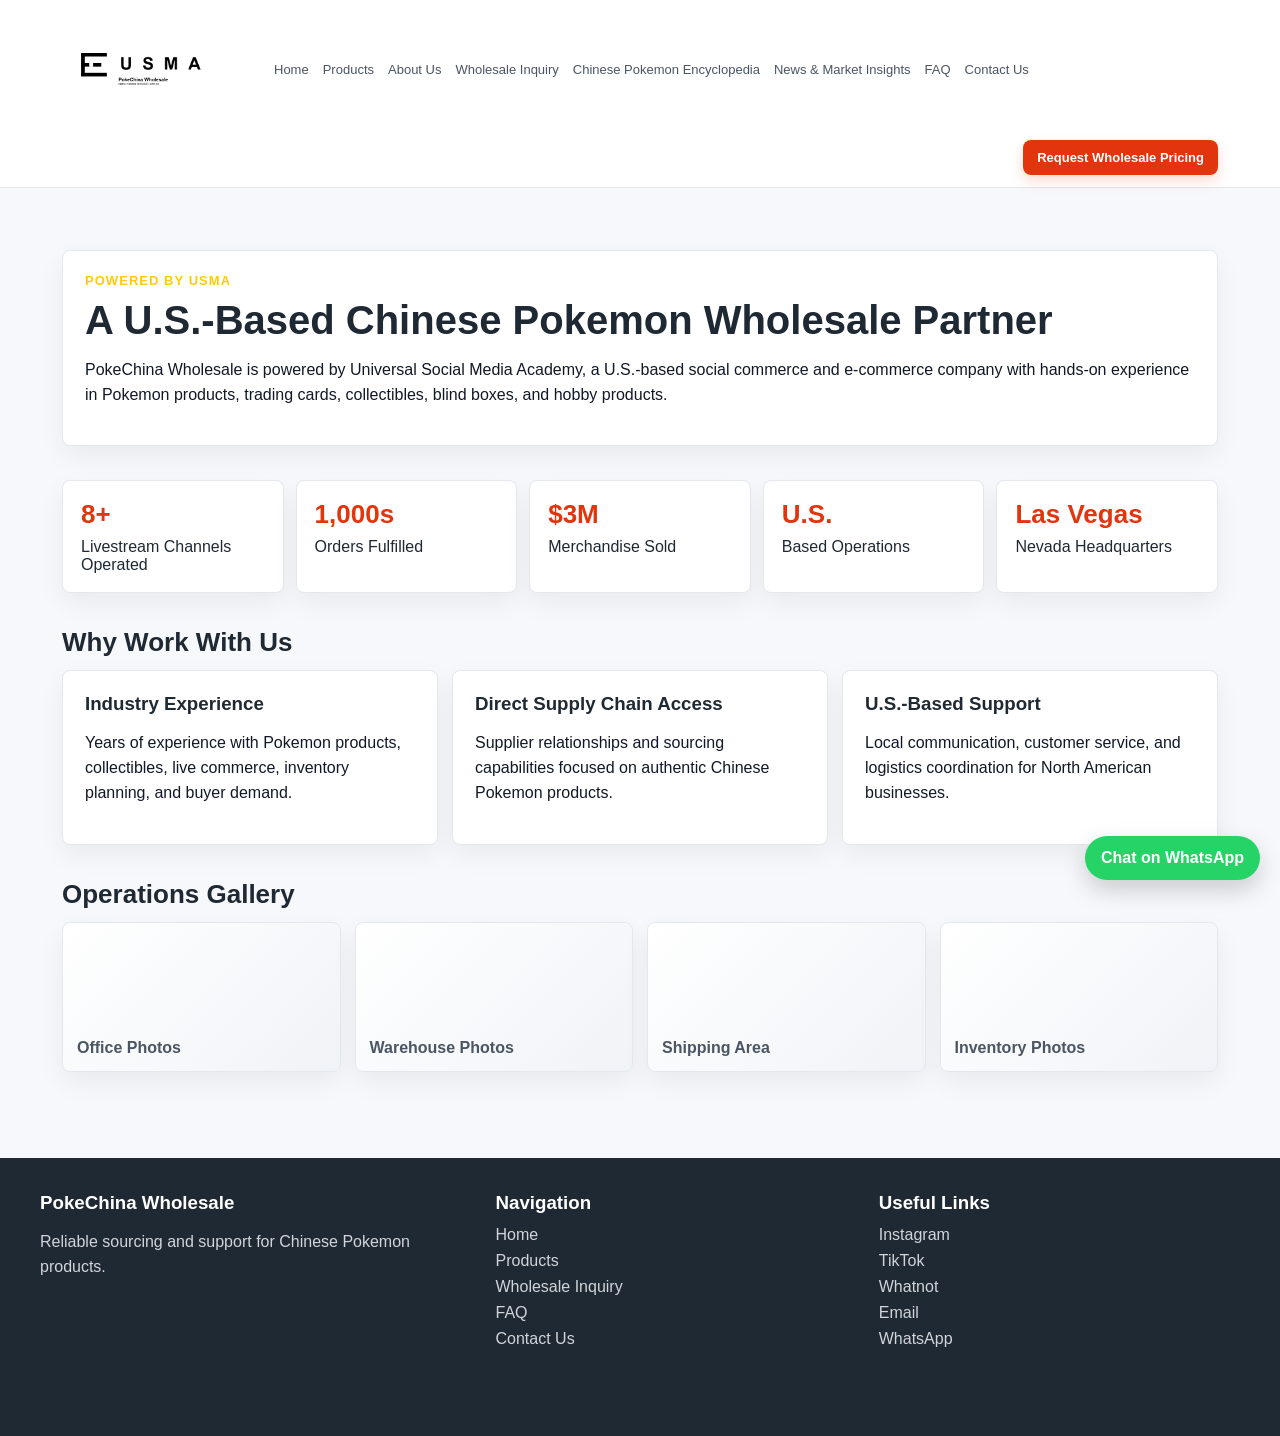
==== about.html @ 585da662 "Initial PokeChina Wholesale website" ====
<!doctype html>
<html lang="en">
<head><meta charset="utf-8"><meta name="viewport" content="width=device-width, initial-scale=1"><title>About Us | PokeChina Wholesale</title><link rel="icon" type="image/png" href="assets/icon-square-128.png">
  <link rel="stylesheet" href="site.css"></head>
<body>
<header><nav class="nav"><a class="brand" href="usma-wholesale-preview.html" aria-label="PokeChina Wholesale Home"><img src="assets/horizontal-white-bg-1200.png" alt="USMA PokeChina Wholesale"></a><a href="usma-wholesale-preview.html">Home</a><a href="products.html">Products</a><a href="about.html">About Us</a><a href="inquiry.html">Wholesale Inquiry</a><a href="encyclopedia.html">Chinese Pokemon Encyclopedia</a><a href="insights.html">News & Market Insights</a><a href="faq.html">FAQ</a><a href="contact.html">Contact Us</a><a class="cta" href="inquiry.html">Request Wholesale Pricing</a></nav></header>
<main>
  <section class="section"><div class="card"><div class="eyebrow">Powered by USMA</div><h1 style="color:#1f2933;font-size:40px">A U.S.-Based Chinese Pokemon Wholesale Partner</h1><p>PokeChina Wholesale is powered by Universal Social Media Academy, a U.S.-based social commerce and e-commerce company with hands-on experience in Pokemon products, trading cards, collectibles, blind boxes, and hobby products.</p></div></section>
  <section class="section"><div class="stats"><div class="stat"><b>8+</b>Livestream Channels Operated</div><div class="stat"><b>1,000s</b>Orders Fulfilled</div><div class="stat"><b>$3M</b>Merchandise Sold</div><div class="stat"><b>U.S.</b>Based Operations</div><div class="stat"><b>Las Vegas</b>Nevada Headquarters</div></div></section>
  <section class="section"><h2>Why Work With Us</h2><div class="grid-3"><div class="card"><h3>Industry Experience</h3><p>Years of experience with Pokemon products, collectibles, live commerce, inventory planning, and buyer demand.</p></div><div class="card"><h3>Direct Supply Chain Access</h3><p>Supplier relationships and sourcing capabilities focused on authentic Chinese Pokemon products.</p></div><div class="card"><h3>U.S.-Based Support</h3><p>Local communication, customer service, and logistics coordination for North American businesses.</p></div></div></section>
  <section class="section"><h2>Operations Gallery</h2><div class="grid-4"><div class="gallery">Office Photos</div><div class="gallery">Warehouse Photos</div><div class="gallery">Shipping Area</div><div class="gallery">Inventory Photos</div></div></section>
</main>
<footer class="footer"><div class="footer-inner"><div><h3>PokeChina Wholesale</h3><p>Reliable sourcing and support for Chinese Pokemon products.</p></div><div><h3>Navigation</h3><a href="usma-wholesale-preview.html">Home</a><a href="products.html">Products</a><a href="inquiry.html">Wholesale Inquiry</a><a href="faq.html">FAQ</a><a href="contact.html">Contact Us</a></div><div><h3>Useful Links</h3><a href="https://www.instagram.com/lasvegas_pokemon_wholesale/">Instagram</a><a href="https://www.tiktok.com/@universal.breakz?is_from_webapp=1&sender_device=pc">TikTok</a><a href="https://www.whatnot.com/s/JMnqBCi3">Whatnot</a><a href="mailto:usma.pokemon.2026@gmail.com">Email</a><a href="https://wa.me/17203170080?text=Hello%2C%20I%20am%20interested%20in%20Chinese%20Pok%C3%A9mon%20wholesale%20pricing.">WhatsApp</a></div></div></footer>
<a class="whatsapp-float" href="https://wa.me/17203170080?text=Hello%2C%20I%20am%20interested%20in%20Chinese%20Pok%C3%A9mon%20wholesale%20pricing." target="_blank" rel="noopener">Chat on WhatsApp</a>
</body></html>
---- site.css ----
:root {
  --bg: #f7f8fb;
  --surface: #fff;
  --text: #1f2933;
  --muted: #111827;
  --line: #e4e7ec;
  --red: #e3350d;
  --red-dark: #b42318;
  --yellow: #ffcb05;
  --radius: 8px;
  --shadow: 0 10px 26px rgba(16, 24, 40, .06);
}
* { box-sizing: border-box; }
html { scroll-behavior: smooth; }
body { margin: 0; font-family: Arial, Helvetica, sans-serif; color: var(--text); background: var(--bg); }
header { position: sticky; top: 0; z-index: 5; background: rgba(255,255,255,.96); border-bottom: 1px solid var(--line); backdrop-filter: blur(10px); }
.nav { max-width: 1200px; margin: 0 auto; padding: 12px 22px; display: flex; align-items: center; gap: 14px; flex-wrap: wrap; }
.brand { display: inline-flex; align-items: center; margin-right: 8px; text-decoration: none; min-width: 190px; }
.brand img { display: block; width: 190px; max-width: 42vw; height: auto; }
.nav a { color: #4b5563; text-decoration: none; font-size: 13px; white-space: nowrap; padding: 8px 0; }
.nav a:hover { color: var(--red); }
.nav .cta { margin-left: auto; background: var(--red); color: #fff; padding: 10px 14px; border-radius: var(--radius); font-weight: 800; box-shadow: 0 6px 14px rgba(227,53,13,.18); }
main { max-width: 1200px; margin: 0 auto; padding: 28px 22px 56px; }
.hero { display: grid; grid-template-columns: 1.25fr .75fr; gap: 18px; margin-bottom: 22px; }
.hero-main { min-height: 360px; border-radius: var(--radius); padding: 42px; color: #fff; background: linear-gradient(135deg, rgba(28,33,40,.93), rgba(48,54,61,.78)), linear-gradient(135deg, var(--red), #2b3037); display: flex; flex-direction: column; justify-content: center; position: relative; overflow: hidden; box-shadow: var(--shadow); }
.hero-main::after { content: ""; position: absolute; right: 34px; bottom: 28px; width: 150px; height: 150px; border-radius: 50%; background: linear-gradient(var(--red) 0 46%, #20252b 47% 53%, #fff 54%); opacity: .15; }
.eyebrow { color: var(--yellow); font-size: 13px; font-weight: 900; letter-spacing: .08em; text-transform: uppercase; }
h1 { margin: 12px 0; font-size: 48px; line-height: 1.04; letter-spacing: 0; }
h2 { margin: 0 0 12px; font-size: 26px; color: var(--text); }
h3 { margin: 0 0 8px; color: var(--text); }
p { color: var(--muted); line-height: 1.55; }
.hero-main p { max-width: 670px; color: #eef2f6; font-size: 17px; }
.actions { display: flex; gap: 10px; flex-wrap: wrap; margin-top: 8px; }
.button { display: inline-flex; align-items: center; justify-content: center; width: fit-content; min-height: 40px; padding: 10px 14px; border-radius: var(--radius); text-decoration: none; font-weight: 900; font-size: 14px; transition: transform .15s ease, background .15s ease; }
.button:hover, .nav .cta:hover, .catalog-toolbar button:hover { transform: translateY(-1px); }
.primary { background: var(--red); color: #fff; box-shadow: 0 6px 14px rgba(227,53,13,.16); }
.primary:hover { background: var(--red-dark); }
.secondary { background: #fff; color: var(--text); border: 1px solid var(--line); }
.section { margin-top: 34px; scroll-margin-top: 96px; }
.card, .product, .stat, .step, .article, .gallery, .panel { background: var(--surface); border: 1px solid var(--line); border-radius: var(--radius); box-shadow: var(--shadow); }
.card { padding: 22px; }
.trust-list { display: grid; gap: 10px; margin-top: 14px; }
.trust-item { padding: 12px; border-radius: 6px; background: #f7f8fa; border-left: 4px solid var(--red); font-weight: 800; }
.stats { display: grid; grid-template-columns: repeat(5, 1fr); gap: 12px; }
.stat { padding: 18px; min-height: 110px; }
.stat b { display: block; color: var(--red); font-size: 26px; margin-bottom: 8px; }
.grid-2 { display: grid; grid-template-columns: repeat(2, 1fr); gap: 14px; }
.grid-3 { display: grid; grid-template-columns: repeat(3, 1fr); gap: 14px; }
.grid-4 { display: grid; grid-template-columns: repeat(4, 1fr); gap: 14px; }
.product { overflow: hidden; display: flex; flex-direction: column; transition: transform .15s ease, box-shadow .15s ease; min-height: 100%; }
.product:hover { transform: translateY(-2px); box-shadow: 0 14px 30px rgba(16,24,40,.09); }
.image { height: 150px; background: linear-gradient(135deg, #eef2f6, #fff); border-bottom: 1px solid var(--line); position: relative; }
.image::after { content: ""; position: absolute; right: 16px; top: 16px; width: 48px; height: 48px; border-radius: 50%; background: linear-gradient(var(--red) 0 46%, #20252b 47% 53%, #fff 54%); opacity: .22; }
.product-image-wrap { width: 100%; aspect-ratio: 4 / 3; background: linear-gradient(135deg, #f8fafc, #eef2f6); border-bottom: 1px solid var(--line); display: flex; align-items: center; justify-content: center; padding: 14px; }
.product-image { width: 100%; height: 100%; object-fit: contain; display: block; }
.product-image-placeholder { aspect-ratio: 4 / 3; background: linear-gradient(135deg, #f8fafc, #eef2f6); border-bottom: 1px solid var(--line); display: flex; align-items: center; justify-content: center; padding: 18px; color: var(--muted); font-size: 13px; font-weight: 800; text-align: center; }
.product-body { padding: 18px; display: flex; flex-direction: column; gap: 10px; flex: 1; }
.product h3 { margin: 0; font-size: 16px; line-height: 1.3; min-height: 42px; }
.meta, .detail-list { color: var(--muted); font-size: 13px; line-height: 1.7; }
.quote { color: var(--red); font-weight: 900; margin-top: 4px; }
.badge { display: inline-flex; width: fit-content; background: #fff4ed; color: #c4320a; border: 1px solid #ffd6ae; border-radius: 999px; padding: 5px 8px; font-size: 12px; font-weight: 900; }
.detail-list { margin: 0; padding-left: 16px; }
.product-description { color: #4b5563; font-size: 13px; line-height: 1.55; margin: 0; }
.source-link { color: var(--muted); font-size: 12px; text-decoration: none; margin-top: auto; }
.source-link:hover { color: var(--red); }
.catalog-controls { background: var(--surface); border: 1px solid var(--line); border-radius: var(--radius); padding: 14px; margin: 16px 0; box-shadow: var(--shadow); }
.catalog-search-row { display: flex; align-items: center; gap: 12px; margin-bottom: 12px; }
.catalog-search { flex: 1; min-width: 220px; height: 44px; border: 1px solid var(--line); border-radius: var(--radius); padding: 0 13px; font-size: 14px; color: var(--text); }
.catalog-search:focus { outline: 2px solid rgba(227,53,13,.14); border-color: var(--red); }
.catalog-count { color: var(--muted); font-size: 13px; white-space: nowrap; }
.catalog-toolbar { display: flex; gap: 8px; align-items: center; flex-wrap: wrap; }
.catalog-toolbar button { border: 1px solid #d0d5dd; background: #fff; color: #344054; border-radius: 999px; padding: 8px 11px; font-weight: 800; cursor: pointer; font-size: 13px; transition: transform .15s ease, background .15s ease; }
.catalog-toolbar button.active { background: var(--red); border-color: var(--red); color: #fff; }
.catalog-grid { display: grid; grid-template-columns: repeat(3, 1fr); gap: 16px; }
.step { padding: 18px; min-height: 120px; }
.step b { display: inline-flex; align-items: center; justify-content: center; width: 30px; height: 30px; background: var(--red); color: #fff; border-radius: 50%; margin-bottom: 10px; }
.article { padding: 18px; min-height: 132px; }
.gallery { min-height: 150px; padding: 14px; background: linear-gradient(135deg, #fff, #f0f3f7); display: flex; align-items: end; font-weight: 800; color: #4b5563; }
.faq { display: grid; gap: 10px; }
.faq div { background: #fff; border: 1px solid var(--line); border-radius: var(--radius); padding: 16px; font-weight: 800; }
.footer { background: #1f2933; color: #e5e7eb; margin-top: 30px; padding: 34px 22px 80px; }
.footer-inner { max-width: 1200px; margin: 0 auto; display: grid; grid-template-columns: 1.2fr 1fr 1fr; gap: 22px; }
.footer h3 { color: #fff; margin: 0 0 12px; }
.footer p { color: #d1d5db; }
.footer a { color: #d1d5db; display: block; text-decoration: none; margin: 8px 0; }
.whatsapp-float { position: fixed; right: 20px; bottom: 20px; z-index: 10; background: #25d366; color: #fff; text-decoration: none; padding: 13px 16px; border-radius: 999px; font-weight: 900; box-shadow: 0 10px 24px rgba(0,0,0,.18); }
@media (max-width: 900px) {
  .nav .cta { margin-left: 0; }
  .hero, .grid-2, .grid-3, .grid-4, .stats, .catalog-grid { grid-template-columns: 1fr; }
  .footer-inner { grid-template-columns: 1fr; }
  .catalog-search-row { align-items: stretch; flex-direction: column; }
  .catalog-count { white-space: normal; }
  h1 { font-size: 34px; }
  .hero-main { min-height: 300px; padding: 28px; }
  .whatsapp-float { left: 16px; right: 16px; text-align: center; }
}
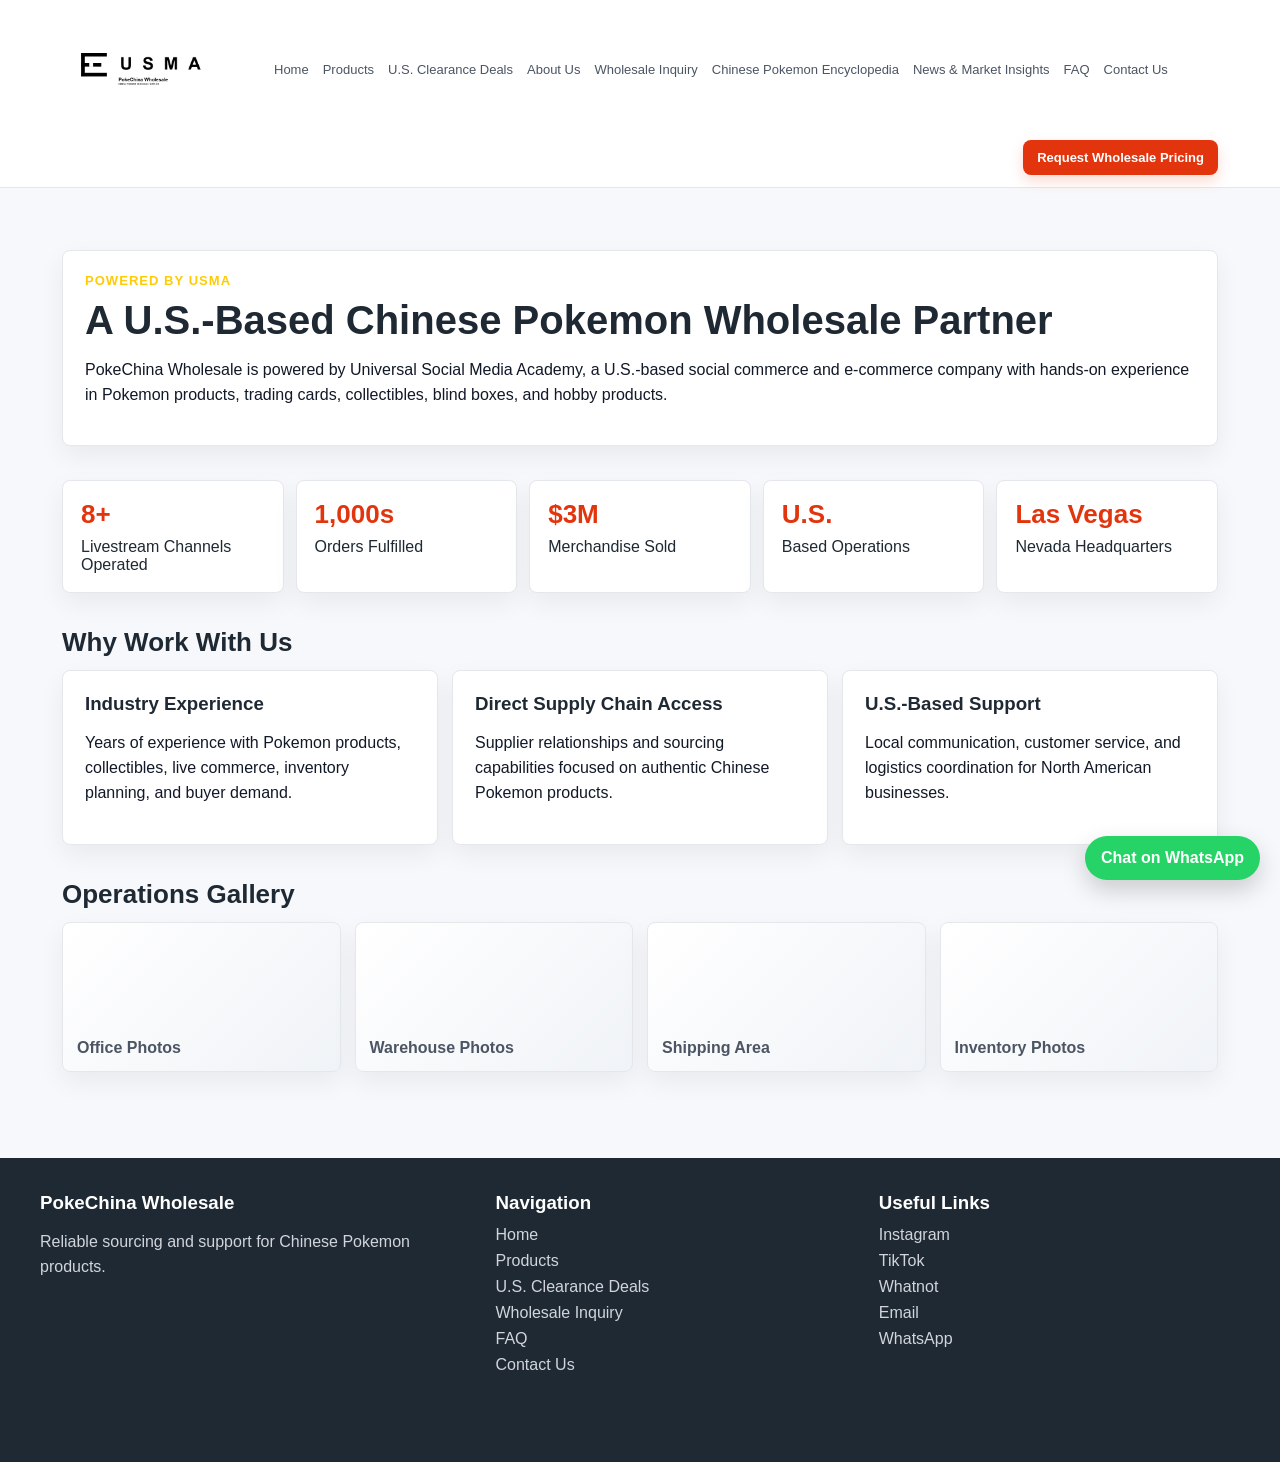
==== commit dc3c837a: "Add files via upload" ====
--- a/about.html
+++ b/about.html
@@ -1,15 +1,32 @@
 <!doctype html>
 <html lang="en">
-<head><meta charset="utf-8"><meta name="viewport" content="width=device-width, initial-scale=1"><title>About Us | PokeChina Wholesale</title><link rel="icon" type="image/png" href="assets/icon-square-128.png">
-  <link rel="stylesheet" href="site.css"></head>
+<head>
+  <meta charset="utf-8">
+  <meta name="viewport" content="width=device-width, initial-scale=1">
+  <title>About PokeChina Wholesale | Powered by USMA</title>
+  <meta name="description" content="Learn about PokeChina Wholesale, a USMA-powered Chinese Pokemon wholesale partner with live commerce, collectibles, and sourcing experience.">
+  <link rel="canonical" href="https://www.pokechinawholesale.com/about.html">
+  <meta property="og:type" content="website">
+  <meta property="og:title" content="About PokeChina Wholesale | Powered by USMA">
+  <meta property="og:description" content="Learn about PokeChina Wholesale, a USMA-powered Chinese Pokemon wholesale partner with live commerce, collectibles, and sourcing experience.">
+  <meta property="og:url" content="https://www.pokechinawholesale.com/about.html">
+  <meta property="og:image" content="https://www.pokechinawholesale.com/assets/horizontal-white-bg-1200.png">
+  <meta name="twitter:card" content="summary_large_image">
+  <meta name="twitter:title" content="About PokeChina Wholesale | Powered by USMA">
+  <meta name="twitter:description" content="Learn about PokeChina Wholesale, a USMA-powered Chinese Pokemon wholesale partner with live commerce, collectibles, and sourcing experience.">
+  <link rel="icon" type="image/png" href="assets/icon-square-128.png">
+  <link rel="stylesheet" href="site.css">
+  <script type="application/ld+json">[{"@context":"https://schema.org","@type":"Organization","name":"PokeChina Wholesale","url":"https://www.pokechinawholesale.com","logo":"https://www.pokechinawholesale.com/assets/horizontal-white-bg-1200.png","email":"usma.pokemon.2026@gmail.com","sameAs":["https://www.instagram.com/lasvegas_pokemon_wholesale/","https://www.tiktok.com/@universal.breakz?is_from_webapp=1&sender_device=pc","https://www.whatnot.com/s/JMnqBCi3"]}]</script>
+  <script defer src="analytics.js"></script>
+</head>
 <body>
-<header><nav class="nav"><a class="brand" href="usma-wholesale-preview.html" aria-label="PokeChina Wholesale Home"><img src="assets/horizontal-white-bg-1200.png" alt="USMA PokeChina Wholesale"></a><a href="usma-wholesale-preview.html">Home</a><a href="products.html">Products</a><a href="about.html">About Us</a><a href="inquiry.html">Wholesale Inquiry</a><a href="encyclopedia.html">Chinese Pokemon Encyclopedia</a><a href="insights.html">News & Market Insights</a><a href="faq.html">FAQ</a><a href="contact.html">Contact Us</a><a class="cta" href="inquiry.html">Request Wholesale Pricing</a></nav></header>
+<header><nav class="nav"><a class="brand" href="index.html" aria-label="PokeChina Wholesale Home"><img src="assets/horizontal-white-bg-1200.png" alt="USMA PokeChina Wholesale"></a><a href="index.html">Home</a><a href="products.html">Products</a><a href="deals.html">U.S. Clearance Deals</a><a href="about.html">About Us</a><a href="inquiry.html">Wholesale Inquiry</a><a href="encyclopedia.html">Chinese Pokemon Encyclopedia</a><a href="insights.html">News & Market Insights</a><a href="faq.html">FAQ</a><a href="contact.html">Contact Us</a><a class="cta" href="inquiry.html">Request Wholesale Pricing</a></nav></header>
 <main>
   <section class="section"><div class="card"><div class="eyebrow">Powered by USMA</div><h1 style="color:#1f2933;font-size:40px">A U.S.-Based Chinese Pokemon Wholesale Partner</h1><p>PokeChina Wholesale is powered by Universal Social Media Academy, a U.S.-based social commerce and e-commerce company with hands-on experience in Pokemon products, trading cards, collectibles, blind boxes, and hobby products.</p></div></section>
   <section class="section"><div class="stats"><div class="stat"><b>8+</b>Livestream Channels Operated</div><div class="stat"><b>1,000s</b>Orders Fulfilled</div><div class="stat"><b>$3M</b>Merchandise Sold</div><div class="stat"><b>U.S.</b>Based Operations</div><div class="stat"><b>Las Vegas</b>Nevada Headquarters</div></div></section>
   <section class="section"><h2>Why Work With Us</h2><div class="grid-3"><div class="card"><h3>Industry Experience</h3><p>Years of experience with Pokemon products, collectibles, live commerce, inventory planning, and buyer demand.</p></div><div class="card"><h3>Direct Supply Chain Access</h3><p>Supplier relationships and sourcing capabilities focused on authentic Chinese Pokemon products.</p></div><div class="card"><h3>U.S.-Based Support</h3><p>Local communication, customer service, and logistics coordination for North American businesses.</p></div></div></section>
   <section class="section"><h2>Operations Gallery</h2><div class="grid-4"><div class="gallery">Office Photos</div><div class="gallery">Warehouse Photos</div><div class="gallery">Shipping Area</div><div class="gallery">Inventory Photos</div></div></section>
 </main>
-<footer class="footer"><div class="footer-inner"><div><h3>PokeChina Wholesale</h3><p>Reliable sourcing and support for Chinese Pokemon products.</p></div><div><h3>Navigation</h3><a href="usma-wholesale-preview.html">Home</a><a href="products.html">Products</a><a href="inquiry.html">Wholesale Inquiry</a><a href="faq.html">FAQ</a><a href="contact.html">Contact Us</a></div><div><h3>Useful Links</h3><a href="https://www.instagram.com/lasvegas_pokemon_wholesale/">Instagram</a><a href="https://www.tiktok.com/@universal.breakz?is_from_webapp=1&sender_device=pc">TikTok</a><a href="https://www.whatnot.com/s/JMnqBCi3">Whatnot</a><a href="mailto:usma.pokemon.2026@gmail.com">Email</a><a href="https://wa.me/17203170080?text=Hello%2C%20I%20am%20interested%20in%20Chinese%20Pok%C3%A9mon%20wholesale%20pricing.">WhatsApp</a></div></div></footer>
+<footer class="footer"><div class="footer-inner"><div><h3>PokeChina Wholesale</h3><p>Reliable sourcing and support for Chinese Pokemon products.</p></div><div><h3>Navigation</h3><a href="index.html">Home</a><a href="products.html">Products</a><a href="deals.html">U.S. Clearance Deals</a><a href="inquiry.html">Wholesale Inquiry</a><a href="faq.html">FAQ</a><a href="contact.html">Contact Us</a></div><div><h3>Useful Links</h3><a href="https://www.instagram.com/lasvegas_pokemon_wholesale/">Instagram</a><a href="https://www.tiktok.com/@universal.breakz?is_from_webapp=1&sender_device=pc">TikTok</a><a href="https://www.whatnot.com/s/JMnqBCi3">Whatnot</a><a href="mailto:usma.pokemon.2026@gmail.com">Email</a><a href="https://wa.me/17203170080?text=Hello%2C%20I%20am%20interested%20in%20Chinese%20Pok%C3%A9mon%20wholesale%20pricing.">WhatsApp</a></div></div></footer>
 <a class="whatsapp-float" href="https://wa.me/17203170080?text=Hello%2C%20I%20am%20interested%20in%20Chinese%20Pok%C3%A9mon%20wholesale%20pricing." target="_blank" rel="noopener">Chat on WhatsApp</a>
 </body></html>
--- a/site.css
+++ b/site.css
@@ -76,6 +76,11 @@
 .step b { display: inline-flex; align-items: center; justify-content: center; width: 30px; height: 30px; background: var(--red); color: #fff; border-radius: 50%; margin-bottom: 10px; }
 .article { padding: 18px; min-height: 132px; }
 .gallery { min-height: 150px; padding: 14px; background: linear-gradient(135deg, #fff, #f0f3f7); display: flex; align-items: end; font-weight: 800; color: #4b5563; }
+.clearance-hero { display: grid; grid-template-columns: 1.4fr .6fr; gap: 18px; align-items: stretch; }
+.deal-note { border: 1px solid #ffd6ae; border-radius: var(--radius); background: #fff7ed; padding: 18px; display: flex; flex-direction: column; justify-content: center; }
+.deal-note b { color: #c4320a; font-size: 18px; }
+.deal-note p { margin-bottom: 0; }
+.deal-card .detail-list strong { color: var(--text); }
 .faq { display: grid; gap: 10px; }
 .faq div { background: #fff; border: 1px solid var(--line); border-radius: var(--radius); padding: 16px; font-weight: 800; }
 .footer { background: #1f2933; color: #e5e7eb; margin-top: 30px; padding: 34px 22px 80px; }
@@ -86,7 +91,7 @@
 .whatsapp-float { position: fixed; right: 20px; bottom: 20px; z-index: 10; background: #25d366; color: #fff; text-decoration: none; padding: 13px 16px; border-radius: 999px; font-weight: 900; box-shadow: 0 10px 24px rgba(0,0,0,.18); }
 @media (max-width: 900px) {
   .nav .cta { margin-left: 0; }
-  .hero, .grid-2, .grid-3, .grid-4, .stats, .catalog-grid { grid-template-columns: 1fr; }
+  .hero, .grid-2, .grid-3, .grid-4, .stats, .catalog-grid, .clearance-hero { grid-template-columns: 1fr; }
   .footer-inner { grid-template-columns: 1fr; }
   .catalog-search-row { align-items: stretch; flex-direction: column; }
   .catalog-count { white-space: normal; }
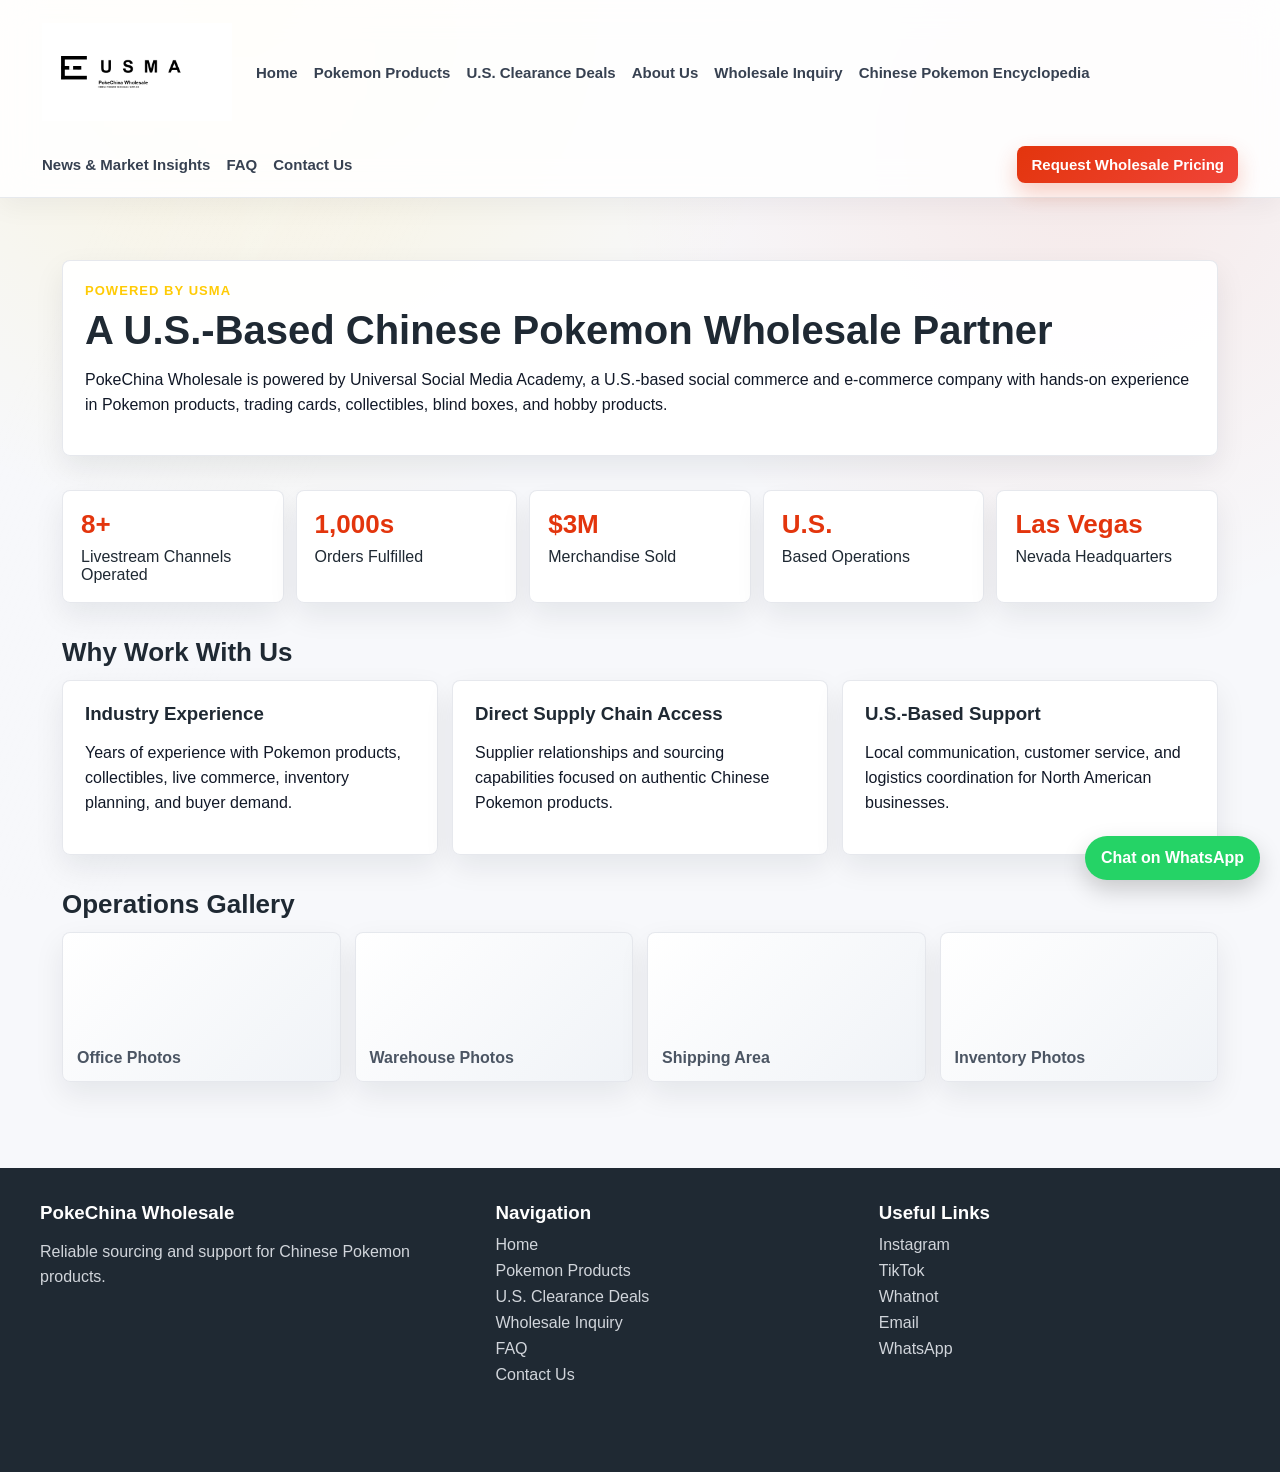
==== commit 6ca7cf6c: "Add files via upload" ====
--- a/about.html
+++ b/about.html
@@ -20,13 +20,13 @@
   <script defer src="analytics.js"></script>
 </head>
 <body>
-<header><nav class="nav"><a class="brand" href="index.html" aria-label="PokeChina Wholesale Home"><img src="assets/horizontal-white-bg-1200.png" alt="USMA PokeChina Wholesale"></a><a href="index.html">Home</a><a href="products.html">Products</a><a href="deals.html">U.S. Clearance Deals</a><a href="about.html">About Us</a><a href="inquiry.html">Wholesale Inquiry</a><a href="encyclopedia.html">Chinese Pokemon Encyclopedia</a><a href="insights.html">News & Market Insights</a><a href="faq.html">FAQ</a><a href="contact.html">Contact Us</a><a class="cta" href="inquiry.html">Request Wholesale Pricing</a></nav></header>
-<main>
+<header><nav class="nav"><a class="brand" href="index.html" aria-label="PokeChina Wholesale Home"><img src="assets/horizontal-white-bg-1200.png" alt="USMA PokeChina Wholesale"></a><a href="index.html">Home</a><a href="products.html">Pokemon Products</a><a href="deals.html">U.S. Clearance Deals</a><a href="about.html">About Us</a><a href="inquiry.html">Wholesale Inquiry</a><a href="encyclopedia.html">Chinese Pokemon Encyclopedia</a><a href="insights.html">News & Market Insights</a><a href="faq.html">FAQ</a><a href="contact.html">Contact Us</a><a class="cta" href="inquiry.html">Request Wholesale Pricing</a></nav></header>
+<main class="page-shell">
   <section class="section"><div class="card"><div class="eyebrow">Powered by USMA</div><h1 style="color:#1f2933;font-size:40px">A U.S.-Based Chinese Pokemon Wholesale Partner</h1><p>PokeChina Wholesale is powered by Universal Social Media Academy, a U.S.-based social commerce and e-commerce company with hands-on experience in Pokemon products, trading cards, collectibles, blind boxes, and hobby products.</p></div></section>
   <section class="section"><div class="stats"><div class="stat"><b>8+</b>Livestream Channels Operated</div><div class="stat"><b>1,000s</b>Orders Fulfilled</div><div class="stat"><b>$3M</b>Merchandise Sold</div><div class="stat"><b>U.S.</b>Based Operations</div><div class="stat"><b>Las Vegas</b>Nevada Headquarters</div></div></section>
   <section class="section"><h2>Why Work With Us</h2><div class="grid-3"><div class="card"><h3>Industry Experience</h3><p>Years of experience with Pokemon products, collectibles, live commerce, inventory planning, and buyer demand.</p></div><div class="card"><h3>Direct Supply Chain Access</h3><p>Supplier relationships and sourcing capabilities focused on authentic Chinese Pokemon products.</p></div><div class="card"><h3>U.S.-Based Support</h3><p>Local communication, customer service, and logistics coordination for North American businesses.</p></div></div></section>
   <section class="section"><h2>Operations Gallery</h2><div class="grid-4"><div class="gallery">Office Photos</div><div class="gallery">Warehouse Photos</div><div class="gallery">Shipping Area</div><div class="gallery">Inventory Photos</div></div></section>
 </main>
-<footer class="footer"><div class="footer-inner"><div><h3>PokeChina Wholesale</h3><p>Reliable sourcing and support for Chinese Pokemon products.</p></div><div><h3>Navigation</h3><a href="index.html">Home</a><a href="products.html">Products</a><a href="deals.html">U.S. Clearance Deals</a><a href="inquiry.html">Wholesale Inquiry</a><a href="faq.html">FAQ</a><a href="contact.html">Contact Us</a></div><div><h3>Useful Links</h3><a href="https://www.instagram.com/lasvegas_pokemon_wholesale/">Instagram</a><a href="https://www.tiktok.com/@universal.breakz?is_from_webapp=1&sender_device=pc">TikTok</a><a href="https://www.whatnot.com/s/JMnqBCi3">Whatnot</a><a href="mailto:usma.pokemon.2026@gmail.com">Email</a><a href="https://wa.me/17203170080?text=Hello%2C%20I%20am%20interested%20in%20Chinese%20Pok%C3%A9mon%20wholesale%20pricing.">WhatsApp</a></div></div></footer>
+<footer class="footer"><div class="footer-inner"><div><h3>PokeChina Wholesale</h3><p>Reliable sourcing and support for Chinese Pokemon products.</p></div><div><h3>Navigation</h3><a href="index.html">Home</a><a href="products.html">Pokemon Products</a><a href="deals.html">U.S. Clearance Deals</a><a href="inquiry.html">Wholesale Inquiry</a><a href="faq.html">FAQ</a><a href="contact.html">Contact Us</a></div><div><h3>Useful Links</h3><a href="https://www.instagram.com/lasvegas_pokemon_wholesale/">Instagram</a><a href="https://www.tiktok.com/@universal.breakz?is_from_webapp=1&sender_device=pc">TikTok</a><a href="https://www.whatnot.com/s/JMnqBCi3">Whatnot</a><a href="mailto:usma.pokemon.2026@gmail.com">Email</a><a href="https://wa.me/17203170080?text=Hello%2C%20I%20am%20interested%20in%20Chinese%20Pok%C3%A9mon%20wholesale%20pricing.">WhatsApp</a></div></div></footer>
 <a class="whatsapp-float" href="https://wa.me/17203170080?text=Hello%2C%20I%20am%20interested%20in%20Chinese%20Pok%C3%A9mon%20wholesale%20pricing." target="_blank" rel="noopener">Chat on WhatsApp</a>
 </body></html>
--- a/site.css
+++ b/site.css
@@ -8,22 +8,28 @@
   --red-dark: #b42318;
   --yellow: #ffcb05;
   --radius: 8px;
-  --shadow: 0 10px 26px rgba(16, 24, 40, .06);
+  --shadow: 0 12px 30px rgba(16, 24, 40, .08);
+  --shadow-lift: 0 22px 46px rgba(16, 24, 40, .14);
 }
 * { box-sizing: border-box; }
 html { scroll-behavior: smooth; }
-body { margin: 0; font-family: Arial, Helvetica, sans-serif; color: var(--text); background: var(--bg); }
-header { position: sticky; top: 0; z-index: 5; background: rgba(255,255,255,.96); border-bottom: 1px solid var(--line); backdrop-filter: blur(10px); }
-.nav { max-width: 1200px; margin: 0 auto; padding: 12px 22px; display: flex; align-items: center; gap: 14px; flex-wrap: wrap; }
+body { margin: 0; font-family: Arial, Helvetica, sans-serif; color: var(--text); background: radial-gradient(circle at 20% 0%, rgba(255,203,5,.13), transparent 30%), radial-gradient(circle at 85% 10%, rgba(227,53,13,.08), transparent 28%), var(--bg); }
+body::before { content: ""; position: fixed; inset: 0; pointer-events: none; background: linear-gradient(115deg, transparent 0 38%, rgba(255,255,255,.35) 48%, transparent 58%); opacity: .28; transform: translateX(-35%); animation: ambientSweep 10s ease-in-out infinite; z-index: -1; }
+header { position: sticky; top: 0; z-index: 5; background: rgba(255,255,255,.88); border-bottom: 1px solid rgba(228,231,236,.9); backdrop-filter: blur(16px); box-shadow: 0 8px 26px rgba(16,24,40,.05); }
+.nav { max-width: 1240px; margin: 0 auto; padding: 14px 22px; display: flex; align-items: center; gap: 16px; flex-wrap: wrap; }
 .brand { display: inline-flex; align-items: center; margin-right: 8px; text-decoration: none; min-width: 190px; }
 .brand img { display: block; width: 190px; max-width: 42vw; height: auto; }
-.nav a { color: #4b5563; text-decoration: none; font-size: 13px; white-space: nowrap; padding: 8px 0; }
-.nav a:hover { color: var(--red); }
-.nav .cta { margin-left: auto; background: var(--red); color: #fff; padding: 10px 14px; border-radius: var(--radius); font-weight: 800; box-shadow: 0 6px 14px rgba(227,53,13,.18); }
-main { max-width: 1200px; margin: 0 auto; padding: 28px 22px 56px; }
+.nav a { color: #374151; text-decoration: none; font-size: 15px; font-weight: 700; white-space: nowrap; padding: 9px 0; position: relative; transition: color .2s ease, transform .2s ease; }
+.nav a::after { content: ""; position: absolute; left: 0; right: 0; bottom: 3px; height: 2px; background: var(--red); transform: scaleX(0); transform-origin: left; transition: transform .22s ease; }
+.nav a:hover { color: var(--red); transform: translateY(-1px); }
+.nav a:hover::after { transform: scaleX(1); }
+.nav .cta { margin-left: auto; background: linear-gradient(135deg, var(--red), #f04438); color: #fff; padding: 10px 14px; border-radius: var(--radius); font-weight: 800; box-shadow: 0 10px 22px rgba(227,53,13,.24); }
+main { max-width: 1200px; margin: 0 auto; padding: 28px 22px 56px; animation: pageIn .46s ease both; }
+.page-shell { animation: pageIn .46s ease both; }
 .hero { display: grid; grid-template-columns: 1.25fr .75fr; gap: 18px; margin-bottom: 22px; }
 .hero-main { min-height: 360px; border-radius: var(--radius); padding: 42px; color: #fff; background: linear-gradient(135deg, rgba(28,33,40,.93), rgba(48,54,61,.78)), linear-gradient(135deg, var(--red), #2b3037); display: flex; flex-direction: column; justify-content: center; position: relative; overflow: hidden; box-shadow: var(--shadow); }
 .hero-main::after { content: ""; position: absolute; right: 34px; bottom: 28px; width: 150px; height: 150px; border-radius: 50%; background: linear-gradient(var(--red) 0 46%, #20252b 47% 53%, #fff 54%); opacity: .15; }
+.hero-main::before, .clearance-hero::before { content: ""; position: absolute; inset: -80px auto auto -120px; width: 260px; height: 260px; border-radius: 50%; background: radial-gradient(circle, rgba(255,203,5,.28), transparent 64%); filter: blur(2px); animation: softPulse 6s ease-in-out infinite; }
 .eyebrow { color: var(--yellow); font-size: 13px; font-weight: 900; letter-spacing: .08em; text-transform: uppercase; }
 h1 { margin: 12px 0; font-size: 48px; line-height: 1.04; letter-spacing: 0; }
 h2 { margin: 0 0 12px; font-size: 26px; color: var(--text); }
@@ -31,14 +37,15 @@
 p { color: var(--muted); line-height: 1.55; }
 .hero-main p { max-width: 670px; color: #eef2f6; font-size: 17px; }
 .actions { display: flex; gap: 10px; flex-wrap: wrap; margin-top: 8px; }
-.button { display: inline-flex; align-items: center; justify-content: center; width: fit-content; min-height: 40px; padding: 10px 14px; border-radius: var(--radius); text-decoration: none; font-weight: 900; font-size: 14px; transition: transform .15s ease, background .15s ease; }
-.button:hover, .nav .cta:hover, .catalog-toolbar button:hover { transform: translateY(-1px); }
+.button { display: inline-flex; align-items: center; justify-content: center; width: fit-content; min-height: 40px; padding: 10px 14px; border-radius: var(--radius); text-decoration: none; font-weight: 900; font-size: 14px; transition: transform .2s ease, background .2s ease, box-shadow .2s ease; }
+.button:hover, .nav .cta:hover, .catalog-toolbar button:hover { transform: translateY(-2px); }
 .primary { background: var(--red); color: #fff; box-shadow: 0 6px 14px rgba(227,53,13,.16); }
 .primary:hover { background: var(--red-dark); }
 .secondary { background: #fff; color: var(--text); border: 1px solid var(--line); }
 .section { margin-top: 34px; scroll-margin-top: 96px; }
-.card, .product, .stat, .step, .article, .gallery, .panel { background: var(--surface); border: 1px solid var(--line); border-radius: var(--radius); box-shadow: var(--shadow); }
+.card, .product, .stat, .step, .article, .gallery, .panel { background: rgba(255,255,255,.94); border: 1px solid rgba(228,231,236,.92); border-radius: var(--radius); box-shadow: var(--shadow); transition: transform .22s ease, box-shadow .22s ease, border-color .22s ease; }
 .card { padding: 22px; }
+.card:hover, .stat:hover, .step:hover, .article:hover, .gallery:hover, .panel:hover { transform: translateY(-3px); box-shadow: var(--shadow-lift); border-color: rgba(227,53,13,.18); }
 .trust-list { display: grid; gap: 10px; margin-top: 14px; }
 .trust-item { padding: 12px; border-radius: 6px; background: #f7f8fa; border-left: 4px solid var(--red); font-weight: 800; }
 .stats { display: grid; grid-template-columns: repeat(5, 1fr); gap: 12px; }
@@ -47,13 +54,13 @@
 .grid-2 { display: grid; grid-template-columns: repeat(2, 1fr); gap: 14px; }
 .grid-3 { display: grid; grid-template-columns: repeat(3, 1fr); gap: 14px; }
 .grid-4 { display: grid; grid-template-columns: repeat(4, 1fr); gap: 14px; }
-.product { overflow: hidden; display: flex; flex-direction: column; transition: transform .15s ease, box-shadow .15s ease; min-height: 100%; }
-.product:hover { transform: translateY(-2px); box-shadow: 0 14px 30px rgba(16,24,40,.09); }
+.product { overflow: hidden; display: flex; flex-direction: column; transition: transform .22s ease, box-shadow .22s ease, border-color .22s ease; min-height: 100%; animation: cardIn .42s ease both; }
+.product:hover { transform: translateY(-5px); box-shadow: var(--shadow-lift); border-color: rgba(227,53,13,.2); }
 .image { height: 150px; background: linear-gradient(135deg, #eef2f6, #fff); border-bottom: 1px solid var(--line); position: relative; }
 .image::after { content: ""; position: absolute; right: 16px; top: 16px; width: 48px; height: 48px; border-radius: 50%; background: linear-gradient(var(--red) 0 46%, #20252b 47% 53%, #fff 54%); opacity: .22; }
 .product-image-wrap { width: 100%; aspect-ratio: 4 / 3; background: linear-gradient(135deg, #f8fafc, #eef2f6); border-bottom: 1px solid var(--line); display: flex; align-items: center; justify-content: center; padding: 14px; }
 .product-image { width: 100%; height: 100%; object-fit: contain; display: block; }
-.product-image-placeholder { aspect-ratio: 4 / 3; background: linear-gradient(135deg, #f8fafc, #eef2f6); border-bottom: 1px solid var(--line); display: flex; align-items: center; justify-content: center; padding: 18px; color: var(--muted); font-size: 13px; font-weight: 800; text-align: center; }
+.product-image-placeholder { aspect-ratio: 4 / 3; background: linear-gradient(110deg, #f8fafc 0%, #eef2f6 36%, #ffffff 48%, #eef2f6 60%, #f8fafc 100%); background-size: 220% 100%; border-bottom: 1px solid var(--line); display: flex; align-items: center; justify-content: center; padding: 18px; color: var(--muted); font-size: 13px; font-weight: 800; text-align: center; animation: shimmer 3s ease-in-out infinite; }
 .product-body { padding: 18px; display: flex; flex-direction: column; gap: 10px; flex: 1; }
 .product h3 { margin: 0; font-size: 16px; line-height: 1.3; min-height: 42px; }
 .meta, .detail-list { color: var(--muted); font-size: 13px; line-height: 1.7; }
@@ -76,11 +83,13 @@
 .step b { display: inline-flex; align-items: center; justify-content: center; width: 30px; height: 30px; background: var(--red); color: #fff; border-radius: 50%; margin-bottom: 10px; }
 .article { padding: 18px; min-height: 132px; }
 .gallery { min-height: 150px; padding: 14px; background: linear-gradient(135deg, #fff, #f0f3f7); display: flex; align-items: end; font-weight: 800; color: #4b5563; }
-.clearance-hero { display: grid; grid-template-columns: 1.4fr .6fr; gap: 18px; align-items: stretch; }
+.clearance-hero { display: grid; grid-template-columns: 1.4fr .6fr; gap: 18px; align-items: stretch; position: relative; overflow: hidden; }
 .deal-note { border: 1px solid #ffd6ae; border-radius: var(--radius); background: #fff7ed; padding: 18px; display: flex; flex-direction: column; justify-content: center; }
 .deal-note b { color: #c4320a; font-size: 18px; }
 .deal-note p { margin-bottom: 0; }
 .deal-card .detail-list strong { color: var(--text); }
+.deal-live-pill { display: inline-flex; align-items: center; gap: 8px; width: fit-content; margin-bottom: 12px; padding: 7px 10px; border-radius: 999px; background: #fff7ed; color: #c4320a; border: 1px solid #ffd6ae; font-size: 12px; font-weight: 900; text-transform: uppercase; letter-spacing: .06em; }
+.deal-live-pill::before { content: ""; width: 8px; height: 8px; border-radius: 50%; background: var(--red); box-shadow: 0 0 0 0 rgba(227,53,13,.45); animation: livePulse 1.6s ease-out infinite; }
 .faq { display: grid; gap: 10px; }
 .faq div { background: #fff; border: 1px solid var(--line); border-radius: var(--radius); padding: 16px; font-weight: 800; }
 .footer { background: #1f2933; color: #e5e7eb; margin-top: 30px; padding: 34px 22px 80px; }
@@ -89,6 +98,34 @@
 .footer p { color: #d1d5db; }
 .footer a { color: #d1d5db; display: block; text-decoration: none; margin: 8px 0; }
 .whatsapp-float { position: fixed; right: 20px; bottom: 20px; z-index: 10; background: #25d366; color: #fff; text-decoration: none; padding: 13px 16px; border-radius: 999px; font-weight: 900; box-shadow: 0 10px 24px rgba(0,0,0,.18); }
+@keyframes pageIn {
+  from { opacity: 0; transform: translateY(12px); }
+  to { opacity: 1; transform: translateY(0); }
+}
+@keyframes cardIn {
+  from { opacity: 0; transform: translateY(10px); }
+  to { opacity: 1; transform: translateY(0); }
+}
+@keyframes shimmer {
+  0% { background-position: 180% 0; }
+  100% { background-position: -40% 0; }
+}
+@keyframes softPulse {
+  0%, 100% { opacity: .55; transform: scale(1); }
+  50% { opacity: .9; transform: scale(1.08); }
+}
+@keyframes ambientSweep {
+  0%, 100% { transform: translateX(-42%); }
+  50% { transform: translateX(18%); }
+}
+@keyframes livePulse {
+  0% { box-shadow: 0 0 0 0 rgba(227,53,13,.45); }
+  70% { box-shadow: 0 0 0 8px rgba(227,53,13,0); }
+  100% { box-shadow: 0 0 0 0 rgba(227,53,13,0); }
+}
+@media (prefers-reduced-motion: reduce) {
+  *, *::before, *::after { animation-duration: .01ms !important; animation-iteration-count: 1 !important; scroll-behavior: auto !important; transition-duration: .01ms !important; }
+}
 @media (max-width: 900px) {
   .nav .cta { margin-left: 0; }
   .hero, .grid-2, .grid-3, .grid-4, .stats, .catalog-grid, .clearance-hero { grid-template-columns: 1fr; }
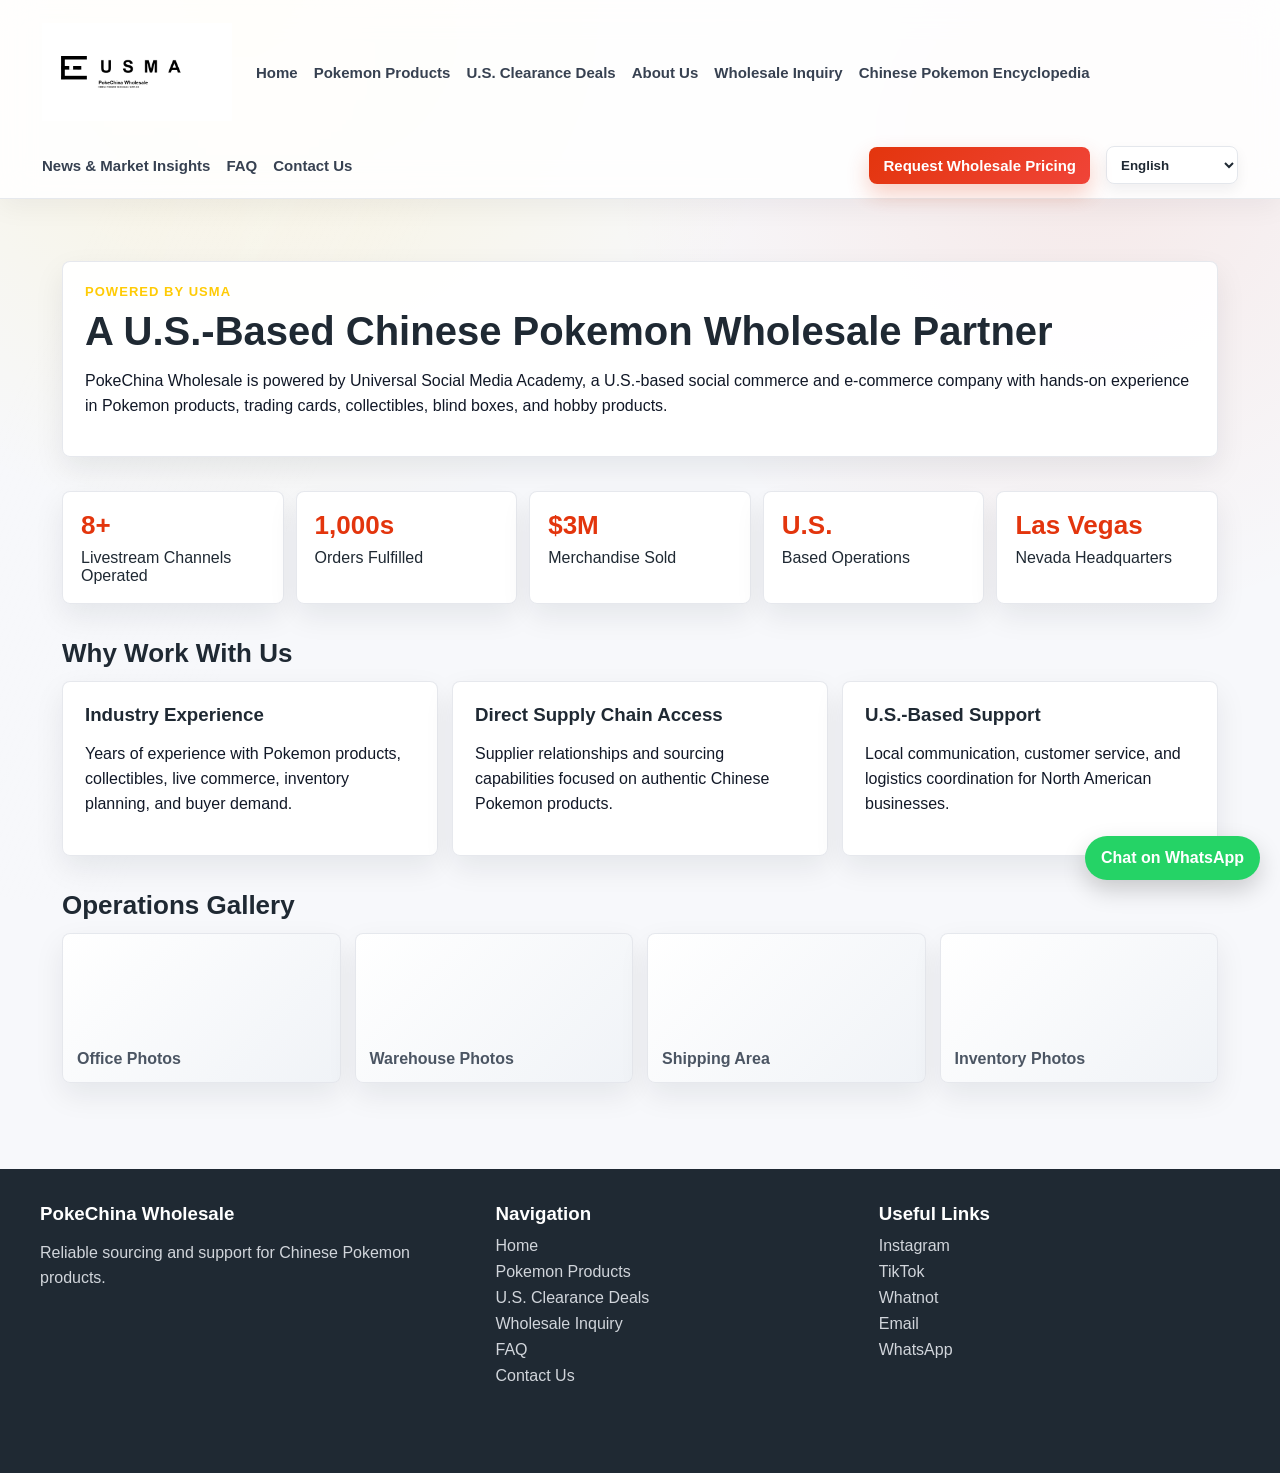
==== commit 2bcf8aae: "Add files via upload" ====
--- a/about.html
+++ b/about.html
@@ -18,15 +18,16 @@
   <link rel="stylesheet" href="site.css">
   <script type="application/ld+json">[{"@context":"https://schema.org","@type":"Organization","name":"PokeChina Wholesale","url":"https://www.pokechinawholesale.com","logo":"https://www.pokechinawholesale.com/assets/horizontal-white-bg-1200.png","email":"usma.pokemon.2026@gmail.com","sameAs":["https://www.instagram.com/lasvegas_pokemon_wholesale/","https://www.tiktok.com/@universal.breakz?is_from_webapp=1&sender_device=pc","https://www.whatnot.com/s/JMnqBCi3"]}]</script>
   <script defer src="analytics.js"></script>
+  <script src="i18n.js"></script>
 </head>
 <body>
-<header><nav class="nav"><a class="brand" href="index.html" aria-label="PokeChina Wholesale Home"><img src="assets/horizontal-white-bg-1200.png" alt="USMA PokeChina Wholesale"></a><a href="index.html">Home</a><a href="products.html">Pokemon Products</a><a href="deals.html">U.S. Clearance Deals</a><a href="about.html">About Us</a><a href="inquiry.html">Wholesale Inquiry</a><a href="encyclopedia.html">Chinese Pokemon Encyclopedia</a><a href="insights.html">News & Market Insights</a><a href="faq.html">FAQ</a><a href="contact.html">Contact Us</a><a class="cta" href="inquiry.html">Request Wholesale Pricing</a></nav></header>
+<header><nav class="nav"><a class="brand" href="index.html" aria-label="PokeChina Wholesale Home"><img src="assets/horizontal-white-bg-1200.png" alt="USMA PokeChina Wholesale"></a><a href="index.html" data-i18n="home">Home</a><a href="products.html" data-i18n="pokemonProducts">Pokemon Products</a><a href="deals.html" data-i18n="clearanceDeals">U.S. Clearance Deals</a><a href="about.html" data-i18n="aboutUs">About Us</a><a href="inquiry.html" data-i18n="wholesaleInquiry">Wholesale Inquiry</a><a href="encyclopedia.html" data-i18n="encyclopedia">Chinese Pokemon Encyclopedia</a><a href="insights.html" data-i18n="insights">News & Market Insights</a><a href="faq.html" data-i18n="faq">FAQ</a><a href="contact.html" data-i18n="contactUs">Contact Us</a><a class="cta" href="inquiry.html" data-i18n="requestPricing">Request Wholesale Pricing</a><select class="language-select" aria-label="Language"><option value="en">English</option><option value="zh">&#20013;&#25991;</option><option value="es">Espa&ntilde;ol</option><option value="fr">Fran&ccedil;ais</option><option value="ja">&#26085;&#26412;&#35486;</option></select></nav></header>
 <main class="page-shell">
-  <section class="section"><div class="card"><div class="eyebrow">Powered by USMA</div><h1 style="color:#1f2933;font-size:40px">A U.S.-Based Chinese Pokemon Wholesale Partner</h1><p>PokeChina Wholesale is powered by Universal Social Media Academy, a U.S.-based social commerce and e-commerce company with hands-on experience in Pokemon products, trading cards, collectibles, blind boxes, and hobby products.</p></div></section>
+  <section class="section"><div class="card"><div class="eyebrow" data-i18n="aboutEyebrow">Powered by USMA</div><h1 style="color:#1f2933;font-size:40px" data-i18n="aboutTitle">A U.S.-Based Chinese Pokemon Wholesale Partner</h1><p data-i18n="aboutBody">PokeChina Wholesale is powered by Universal Social Media Academy, a U.S.-based social commerce and e-commerce company with hands-on experience in Pokemon products, trading cards, collectibles, blind boxes, and hobby products.</p></div></section>
   <section class="section"><div class="stats"><div class="stat"><b>8+</b>Livestream Channels Operated</div><div class="stat"><b>1,000s</b>Orders Fulfilled</div><div class="stat"><b>$3M</b>Merchandise Sold</div><div class="stat"><b>U.S.</b>Based Operations</div><div class="stat"><b>Las Vegas</b>Nevada Headquarters</div></div></section>
-  <section class="section"><h2>Why Work With Us</h2><div class="grid-3"><div class="card"><h3>Industry Experience</h3><p>Years of experience with Pokemon products, collectibles, live commerce, inventory planning, and buyer demand.</p></div><div class="card"><h3>Direct Supply Chain Access</h3><p>Supplier relationships and sourcing capabilities focused on authentic Chinese Pokemon products.</p></div><div class="card"><h3>U.S.-Based Support</h3><p>Local communication, customer service, and logistics coordination for North American businesses.</p></div></div></section>
-  <section class="section"><h2>Operations Gallery</h2><div class="grid-4"><div class="gallery">Office Photos</div><div class="gallery">Warehouse Photos</div><div class="gallery">Shipping Area</div><div class="gallery">Inventory Photos</div></div></section>
+  <section class="section"><h2 data-i18n="whyWork">Why Work With Us</h2><div class="grid-3"><div class="card"><h3 data-i18n="industryExperience">Industry Experience</h3><p data-i18n="industryExperienceBody">Years of experience with Pokemon products, collectibles, live commerce, inventory planning, and buyer demand.</p></div><div class="card"><h3 data-i18n="directSupply">Direct Supply Chain Access</h3><p data-i18n="directSupplyBody">Supplier relationships and sourcing capabilities focused on authentic Chinese Pokemon products.</p></div><div class="card"><h3 data-i18n="usBasedSupportTitle">U.S.-Based Support</h3><p data-i18n="usBasedSupportBody">Local communication, customer service, and logistics coordination for North American businesses.</p></div></div></section>
+  <section class="section"><h2 data-i18n="operationsGallery">Operations Gallery</h2><div class="grid-4"><div class="gallery" data-i18n="officePhotos">Office Photos</div><div class="gallery" data-i18n="warehousePhotos">Warehouse Photos</div><div class="gallery" data-i18n="shippingArea">Shipping Area</div><div class="gallery" data-i18n="inventoryPhotos">Inventory Photos</div></div></section>
 </main>
-<footer class="footer"><div class="footer-inner"><div><h3>PokeChina Wholesale</h3><p>Reliable sourcing and support for Chinese Pokemon products.</p></div><div><h3>Navigation</h3><a href="index.html">Home</a><a href="products.html">Pokemon Products</a><a href="deals.html">U.S. Clearance Deals</a><a href="inquiry.html">Wholesale Inquiry</a><a href="faq.html">FAQ</a><a href="contact.html">Contact Us</a></div><div><h3>Useful Links</h3><a href="https://www.instagram.com/lasvegas_pokemon_wholesale/">Instagram</a><a href="https://www.tiktok.com/@universal.breakz?is_from_webapp=1&sender_device=pc">TikTok</a><a href="https://www.whatnot.com/s/JMnqBCi3">Whatnot</a><a href="mailto:usma.pokemon.2026@gmail.com">Email</a><a href="https://wa.me/17203170080?text=Hello%2C%20I%20am%20interested%20in%20Chinese%20Pok%C3%A9mon%20wholesale%20pricing.">WhatsApp</a></div></div></footer>
-<a class="whatsapp-float" href="https://wa.me/17203170080?text=Hello%2C%20I%20am%20interested%20in%20Chinese%20Pok%C3%A9mon%20wholesale%20pricing." target="_blank" rel="noopener">Chat on WhatsApp</a>
+<footer class="footer"><div class="footer-inner"><div><h3>PokeChina Wholesale</h3><p>Reliable sourcing and support for Chinese Pokemon products.</p></div><div><h3 data-i18n="navigation">Navigation</h3><a href="index.html" data-i18n="home">Home</a><a href="products.html" data-i18n="pokemonProducts">Pokemon Products</a><a href="deals.html" data-i18n="clearanceDeals">U.S. Clearance Deals</a><a href="inquiry.html" data-i18n="wholesaleInquiry">Wholesale Inquiry</a><a href="faq.html" data-i18n="faq">FAQ</a><a href="contact.html" data-i18n="contactUs">Contact Us</a></div><div><h3 data-i18n="usefulLinks">Useful Links</h3><a href="https://www.instagram.com/lasvegas_pokemon_wholesale/">Instagram</a><a href="https://www.tiktok.com/@universal.breakz?is_from_webapp=1&sender_device=pc">TikTok</a><a href="https://www.whatnot.com/s/JMnqBCi3">Whatnot</a><a href="mailto:usma.pokemon.2026@gmail.com">Email</a><a href="https://wa.me/17203170080?text=Hello%2C%20I%20am%20interested%20in%20Chinese%20Pok%C3%A9mon%20wholesale%20pricing.">WhatsApp</a></div></div></footer>
+<a class="whatsapp-float" href="https://wa.me/17203170080?text=Hello%2C%20I%20am%20interested%20in%20Chinese%20Pok%C3%A9mon%20wholesale%20pricing." target="_blank" rel="noopener" data-i18n="chatWhatsApp">Chat on WhatsApp</a>
 </body></html>
--- a/site.css
+++ b/site.css
@@ -24,6 +24,8 @@
 .nav a:hover { color: var(--red); transform: translateY(-1px); }
 .nav a:hover::after { transform: scaleX(1); }
 .nav .cta { margin-left: auto; background: linear-gradient(135deg, var(--red), #f04438); color: #fff; padding: 10px 14px; border-radius: var(--radius); font-weight: 800; box-shadow: 0 10px 22px rgba(227,53,13,.24); }
+.language-select { border: 1px solid var(--line); border-radius: var(--radius); background: #fff; color: var(--text); min-width: 132px; min-height: 38px; padding: 0 10px; font-weight: 800; cursor: pointer; box-shadow: 0 6px 14px rgba(16,24,40,.06); }
+.language-select:focus { outline: 2px solid rgba(227,53,13,.16); border-color: var(--red); }
 main { max-width: 1200px; margin: 0 auto; padding: 28px 22px 56px; animation: pageIn .46s ease both; }
 .page-shell { animation: pageIn .46s ease both; }
 .hero { display: grid; grid-template-columns: 1.25fr .75fr; gap: 18px; margin-bottom: 22px; }
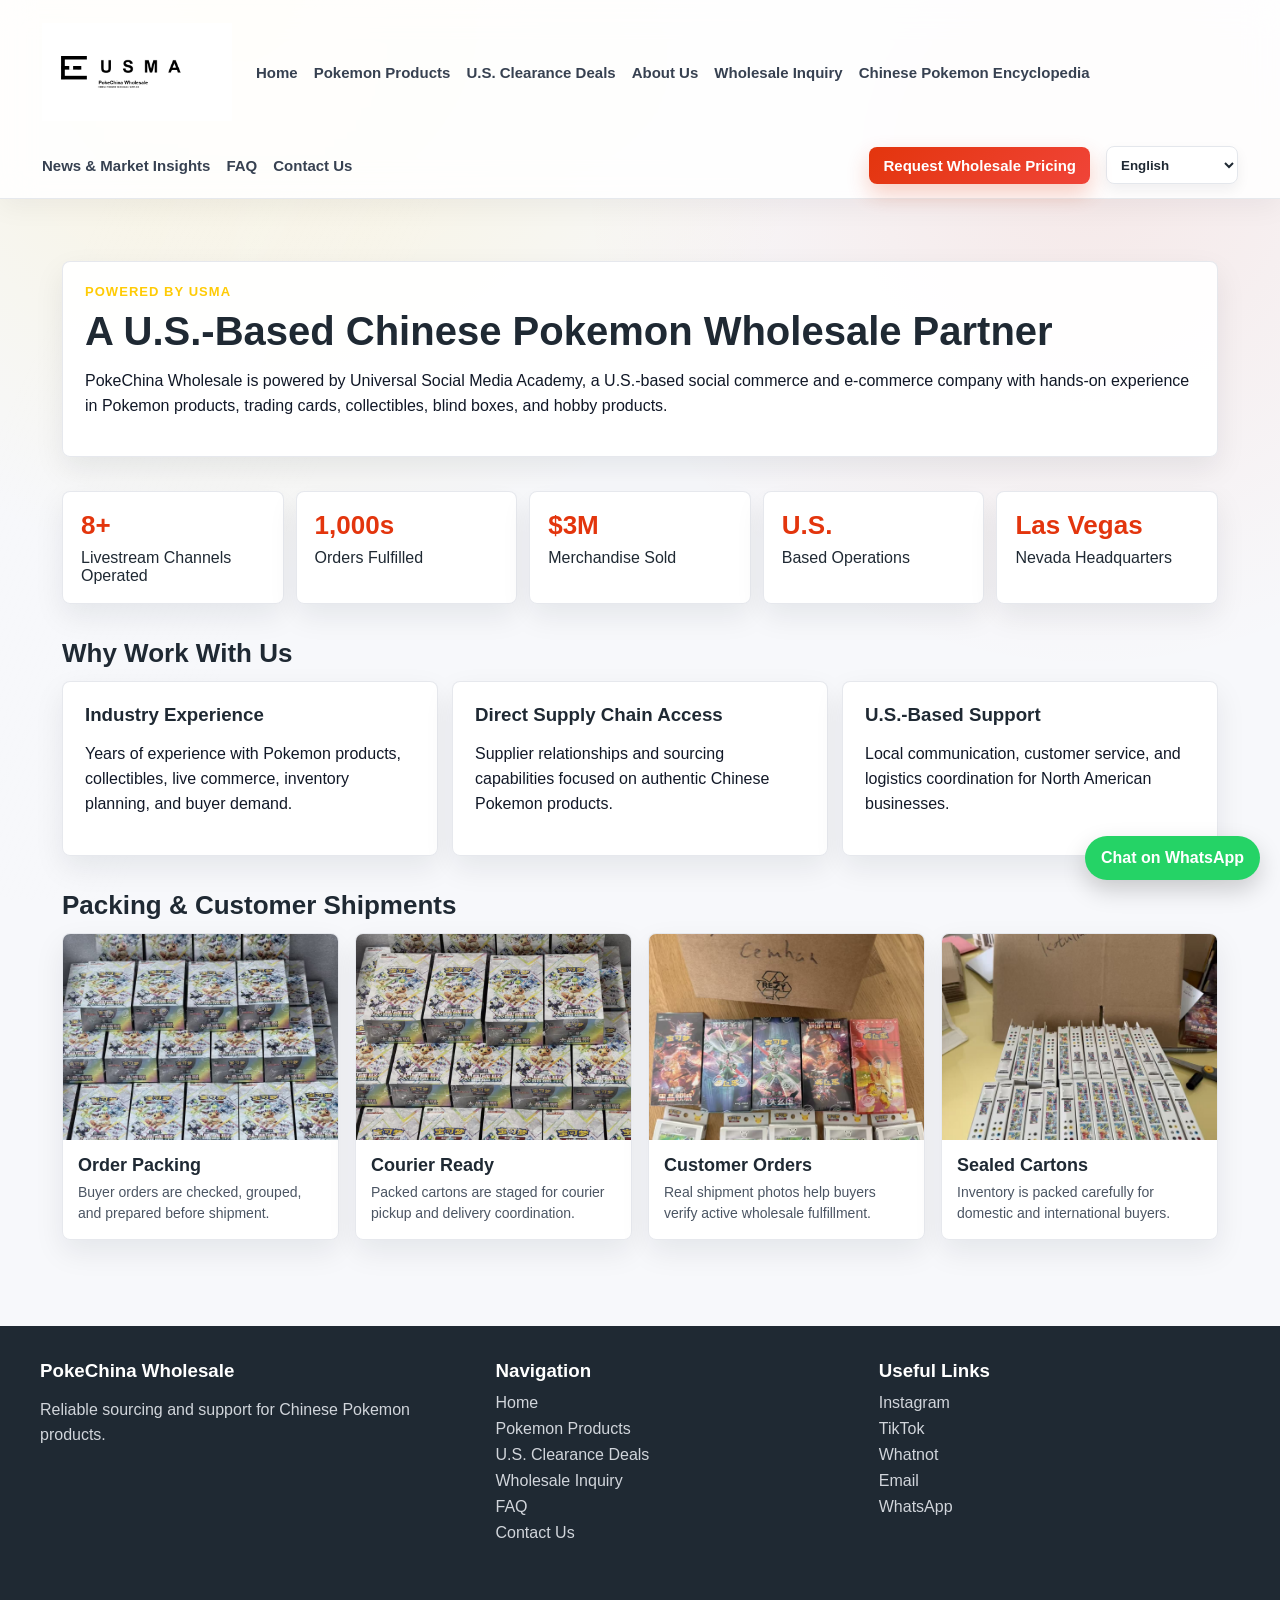
==== commit 8a32a941: "Add files via upload" ====
--- a/about.html
+++ b/about.html
@@ -26,7 +26,7 @@
   <section class="section"><div class="card"><div class="eyebrow" data-i18n="aboutEyebrow">Powered by USMA</div><h1 style="color:#1f2933;font-size:40px" data-i18n="aboutTitle">A U.S.-Based Chinese Pokemon Wholesale Partner</h1><p data-i18n="aboutBody">PokeChina Wholesale is powered by Universal Social Media Academy, a U.S.-based social commerce and e-commerce company with hands-on experience in Pokemon products, trading cards, collectibles, blind boxes, and hobby products.</p></div></section>
   <section class="section"><div class="stats"><div class="stat"><b>8+</b>Livestream Channels Operated</div><div class="stat"><b>1,000s</b>Orders Fulfilled</div><div class="stat"><b>$3M</b>Merchandise Sold</div><div class="stat"><b>U.S.</b>Based Operations</div><div class="stat"><b>Las Vegas</b>Nevada Headquarters</div></div></section>
   <section class="section"><h2 data-i18n="whyWork">Why Work With Us</h2><div class="grid-3"><div class="card"><h3 data-i18n="industryExperience">Industry Experience</h3><p data-i18n="industryExperienceBody">Years of experience with Pokemon products, collectibles, live commerce, inventory planning, and buyer demand.</p></div><div class="card"><h3 data-i18n="directSupply">Direct Supply Chain Access</h3><p data-i18n="directSupplyBody">Supplier relationships and sourcing capabilities focused on authentic Chinese Pokemon products.</p></div><div class="card"><h3 data-i18n="usBasedSupportTitle">U.S.-Based Support</h3><p data-i18n="usBasedSupportBody">Local communication, customer service, and logistics coordination for North American businesses.</p></div></div></section>
-  <section class="section"><h2 data-i18n="operationsGallery">Operations Gallery</h2><div class="grid-4"><div class="gallery" data-i18n="officePhotos">Office Photos</div><div class="gallery" data-i18n="warehousePhotos">Warehouse Photos</div><div class="gallery" data-i18n="shippingArea">Shipping Area</div><div class="gallery" data-i18n="inventoryPhotos">Inventory Photos</div></div></section>
+  <section class="section"><h2 data-i18n="operationsGallery">Packing & Customer Shipments</h2><div class="fulfillment-gallery"><article class="fulfillment-card"><img src="assets/shipments/shipment-web-01.jpg" alt="Wholesale Pokemon order packing photo"><div><h3 data-i18n="officePhotos">Order Packing</h3><p>Buyer orders are checked, grouped, and prepared before shipment.</p></div></article><article class="fulfillment-card"><img src="assets/shipments/shipment-web-02.jpg" alt="Customer shipment prepared for courier pickup"><div><h3 data-i18n="warehousePhotos">Courier Ready</h3><p>Packed cartons are staged for courier pickup and delivery coordination.</p></div></article><article class="fulfillment-card"><img src="assets/shipments/shipment-web-03.jpg" alt="Customer wholesale order ready to ship"><div><h3 data-i18n="shippingArea">Customer Orders</h3><p>Real shipment photos help buyers verify active wholesale fulfillment.</p></div></article><article class="fulfillment-card"><img src="assets/shipments/shipment-web-04.jpg" alt="Sealed wholesale cartons ready for dispatch"><div><h3 data-i18n="inventoryPhotos">Sealed Cartons</h3><p>Inventory is packed carefully for domestic and international buyers.</p></div></article></div></section>
 </main>
 <footer class="footer"><div class="footer-inner"><div><h3>PokeChina Wholesale</h3><p>Reliable sourcing and support for Chinese Pokemon products.</p></div><div><h3 data-i18n="navigation">Navigation</h3><a href="index.html" data-i18n="home">Home</a><a href="products.html" data-i18n="pokemonProducts">Pokemon Products</a><a href="deals.html" data-i18n="clearanceDeals">U.S. Clearance Deals</a><a href="inquiry.html" data-i18n="wholesaleInquiry">Wholesale Inquiry</a><a href="faq.html" data-i18n="faq">FAQ</a><a href="contact.html" data-i18n="contactUs">Contact Us</a></div><div><h3 data-i18n="usefulLinks">Useful Links</h3><a href="https://www.instagram.com/lasvegas_pokemon_wholesale/">Instagram</a><a href="https://www.tiktok.com/@universal.breakz?is_from_webapp=1&sender_device=pc">TikTok</a><a href="https://www.whatnot.com/s/JMnqBCi3">Whatnot</a><a href="mailto:usma.pokemon.2026@gmail.com">Email</a><a href="https://wa.me/17203170080?text=Hello%2C%20I%20am%20interested%20in%20Chinese%20Pok%C3%A9mon%20wholesale%20pricing.">WhatsApp</a></div></div></footer>
 <a class="whatsapp-float" href="https://wa.me/17203170080?text=Hello%2C%20I%20am%20interested%20in%20Chinese%20Pok%C3%A9mon%20wholesale%20pricing." target="_blank" rel="noopener" data-i18n="chatWhatsApp">Chat on WhatsApp</a>
--- a/site.css
+++ b/site.css
@@ -63,6 +63,11 @@
 .product-image-wrap { width: 100%; aspect-ratio: 4 / 3; background: linear-gradient(135deg, #f8fafc, #eef2f6); border-bottom: 1px solid var(--line); display: flex; align-items: center; justify-content: center; padding: 14px; }
 .product-image { width: 100%; height: 100%; object-fit: contain; display: block; }
 .product-image-placeholder { aspect-ratio: 4 / 3; background: linear-gradient(110deg, #f8fafc 0%, #eef2f6 36%, #ffffff 48%, #eef2f6 60%, #f8fafc 100%); background-size: 220% 100%; border-bottom: 1px solid var(--line); display: flex; align-items: center; justify-content: center; padding: 18px; color: var(--muted); font-size: 13px; font-weight: 800; text-align: center; animation: shimmer 3s ease-in-out infinite; }
+.product-price-panel { margin: 16px 0; padding: 14px 16px; border: 1px solid rgba(227, 53, 13, .22); border-radius: 8px; background: linear-gradient(180deg, #fff7f4, #ffffff); box-shadow: 0 10px 24px rgba(31, 41, 51, .06); }
+.product-price-panel span { display: block; margin-bottom: 5px; color: var(--muted); font-size: 12px; font-weight: 900; letter-spacing: .04em; text-transform: uppercase; }
+.product-price-panel strong { display: block; color: var(--dark); font-size: 22px; line-height: 1.2; }
+.product-price-panel em { color: var(--red); font-size: 15px; font-style: normal; font-weight: 900; white-space: nowrap; }
+.product-price-panel small { display: block; margin-top: 8px; color: var(--muted); font-size: 12px; line-height: 1.45; }
 .product-body { padding: 18px; display: flex; flex-direction: column; gap: 10px; flex: 1; }
 .product h3 { margin: 0; font-size: 16px; line-height: 1.3; min-height: 42px; }
 .meta, .detail-list { color: var(--muted); font-size: 13px; line-height: 1.7; }
@@ -85,6 +90,48 @@
 .step b { display: inline-flex; align-items: center; justify-content: center; width: 30px; height: 30px; background: var(--red); color: #fff; border-radius: 50%; margin-bottom: 10px; }
 .article { padding: 18px; min-height: 132px; }
 .gallery { min-height: 150px; padding: 14px; background: linear-gradient(135deg, #fff, #f0f3f7); display: flex; align-items: end; font-weight: 800; color: #4b5563; }
+.fulfillment-gallery { display: grid; grid-template-columns: repeat(4, 1fr); gap: 16px; }
+.fulfillment-card { background: rgba(255,255,255,.96); border: 1px solid rgba(228,231,236,.92); border-radius: var(--radius); box-shadow: var(--shadow); overflow: hidden; transition: transform .22s ease, box-shadow .22s ease, border-color .22s ease; }
+.fulfillment-card:hover { transform: translateY(-3px); box-shadow: var(--shadow-lift); border-color: rgba(227,53,13,.18); }
+.fulfillment-card img { width: 100%; aspect-ratio: 4 / 3; object-fit: cover; display: block; background: #eef2f6; }
+.fulfillment-card div { padding: 15px; }
+.fulfillment-card h3 { margin-bottom: 6px; color: var(--dark); font-size: 18px; }
+.fulfillment-card p { margin: 0; color: #4b5563; font-size: 14px; line-height: 1.5; }
+.new-arrivals-section { display: grid; grid-template-columns: .72fr 1.28fr; gap: 18px; align-items: stretch; }
+.new-arrivals-copy { background: #1f2933; border-radius: var(--radius); padding: 26px; box-shadow: var(--shadow); display: flex; flex-direction: column; justify-content: center; overflow: hidden; position: relative; }
+.new-arrivals-copy::after { content: ""; position: absolute; right: -42px; top: -42px; width: 140px; height: 140px; border-radius: 50%; background: linear-gradient(var(--red) 0 46%, #20252b 47% 53%, #fff 54%); opacity: .13; }
+.new-arrivals-copy h2 { color: #fff; font-size: 30px; }
+.new-arrivals-copy p { color: #e5e7eb; }
+.new-arrivals-copy .button { margin-top: 8px; }
+.new-arrivals-gallery { padding: 14px; overflow: hidden; }
+.new-arrivals-frame { position: relative; aspect-ratio: 16 / 9; border-radius: var(--radius); overflow: hidden; background: linear-gradient(135deg, #eef2f6, #fff); border: 1px solid var(--line); }
+.new-arrivals-image { width: 100%; height: 100%; object-fit: cover; display: block; opacity: 0; transform: scale(1.012); transition: opacity .42s ease, transform .42s ease; cursor: zoom-in; }
+.new-arrivals-image.is-visible { opacity: 1; transform: scale(1); }
+.new-arrivals-expand { position: absolute; left: 12px; top: 12px; border: 0; border-radius: 999px; padding: 7px 12px; background: rgba(255,255,255,.92); color: var(--dark); font-size: 12px; font-weight: 900; box-shadow: 0 8px 22px rgba(31,41,51,.16); cursor: pointer; }
+.new-arrivals-counter { position: absolute; right: 12px; top: 12px; background: rgba(31,41,51,.86); color: #fff; border-radius: 999px; padding: 6px 10px; font-size: 12px; font-weight: 900; }
+.new-arrivals-meta { display: flex; justify-content: space-between; gap: 14px; align-items: end; padding: 14px 4px 2px; }
+.new-arrivals-meta h3 { margin-bottom: 4px; }
+.new-arrivals-meta p { margin: 0; color: #4b5563; font-size: 14px; }
+.new-arrivals-dots { display: flex; gap: 6px; padding-bottom: 4px; }
+.new-arrivals-dots span { width: 8px; height: 8px; border-radius: 999px; background: #d0d5dd; transition: width .22s ease, background .22s ease; }
+.new-arrivals-dots span.active { width: 22px; background: var(--red); }
+.new-arrivals-thumbnails { display: grid; grid-template-columns: repeat(7, 1fr); gap: 8px; padding: 12px 4px 2px; }
+.new-arrivals-thumbnails button { aspect-ratio: 1 / 1; border: 2px solid transparent; border-radius: 6px; padding: 0; overflow: hidden; background: #eef2f6; cursor: pointer; opacity: .72; transition: opacity .2s ease, border-color .2s ease, transform .2s ease; }
+.new-arrivals-thumbnails button:hover, .new-arrivals-thumbnails button.active { opacity: 1; border-color: var(--red); transform: translateY(-1px); }
+.new-arrivals-thumbnails img { width: 100%; height: 100%; object-fit: cover; display: block; }
+.modal-open { overflow: hidden; }
+.new-arrivals-lightbox { position: fixed; inset: 0; z-index: 1000; display: none; align-items: center; justify-content: center; padding: 28px; background: rgba(12,18,26,.88); backdrop-filter: blur(8px); }
+.new-arrivals-lightbox.is-open { display: flex; }
+.new-arrivals-lightbox figure { width: min(1040px, 92vw); margin: 0; }
+.new-arrivals-lightbox img { width: 100%; max-height: 76vh; object-fit: contain; display: block; border-radius: 8px; background: #fff; box-shadow: 0 24px 80px rgba(0,0,0,.36); }
+.new-arrivals-lightbox figcaption { margin-top: 12px; color: #fff; display: flex; justify-content: space-between; gap: 18px; align-items: center; }
+.new-arrivals-lightbox figcaption strong { font-size: 18px; }
+.new-arrivals-lightbox figcaption span { color: #d8dee8; font-size: 14px; text-align: right; }
+.lightbox-close, .lightbox-nav { border: 0; cursor: pointer; box-shadow: 0 12px 34px rgba(0,0,0,.24); }
+.lightbox-close { position: fixed; right: 24px; top: 22px; border-radius: 999px; padding: 10px 14px; background: #fff; color: var(--dark); font-weight: 900; }
+.lightbox-nav { position: fixed; top: 50%; width: 46px; height: 46px; border-radius: 999px; background: #fff; color: var(--dark); font-size: 34px; line-height: 1; }
+.lightbox-prev { left: 24px; }
+.lightbox-next { right: 24px; }
 .clearance-hero { display: grid; grid-template-columns: 1.4fr .6fr; gap: 18px; align-items: stretch; position: relative; overflow: hidden; }
 .deal-note { border: 1px solid #ffd6ae; border-radius: var(--radius); background: #fff7ed; padding: 18px; display: flex; flex-direction: column; justify-content: center; }
 .deal-note b { color: #c4320a; font-size: 18px; }
@@ -130,10 +177,16 @@
 }
 @media (max-width: 900px) {
   .nav .cta { margin-left: 0; }
-  .hero, .grid-2, .grid-3, .grid-4, .stats, .catalog-grid, .clearance-hero { grid-template-columns: 1fr; }
+  .hero, .grid-2, .grid-3, .grid-4, .stats, .catalog-grid, .clearance-hero, .new-arrivals-section, .fulfillment-gallery { grid-template-columns: 1fr; }
   .footer-inner { grid-template-columns: 1fr; }
   .catalog-search-row { align-items: stretch; flex-direction: column; }
   .catalog-count { white-space: normal; }
+  .new-arrivals-thumbnails { grid-template-columns: repeat(4, 1fr); }
+  .new-arrivals-meta, .new-arrivals-lightbox figcaption { align-items: flex-start; flex-direction: column; }
+  .new-arrivals-lightbox { padding: 18px; }
+  .lightbox-nav { top: auto; bottom: 22px; }
+  .lightbox-prev { left: 22px; }
+  .lightbox-next { right: 22px; }
   h1 { font-size: 34px; }
   .hero-main { min-height: 300px; padding: 28px; }
   .whatsapp-float { left: 16px; right: 16px; text-align: center; }
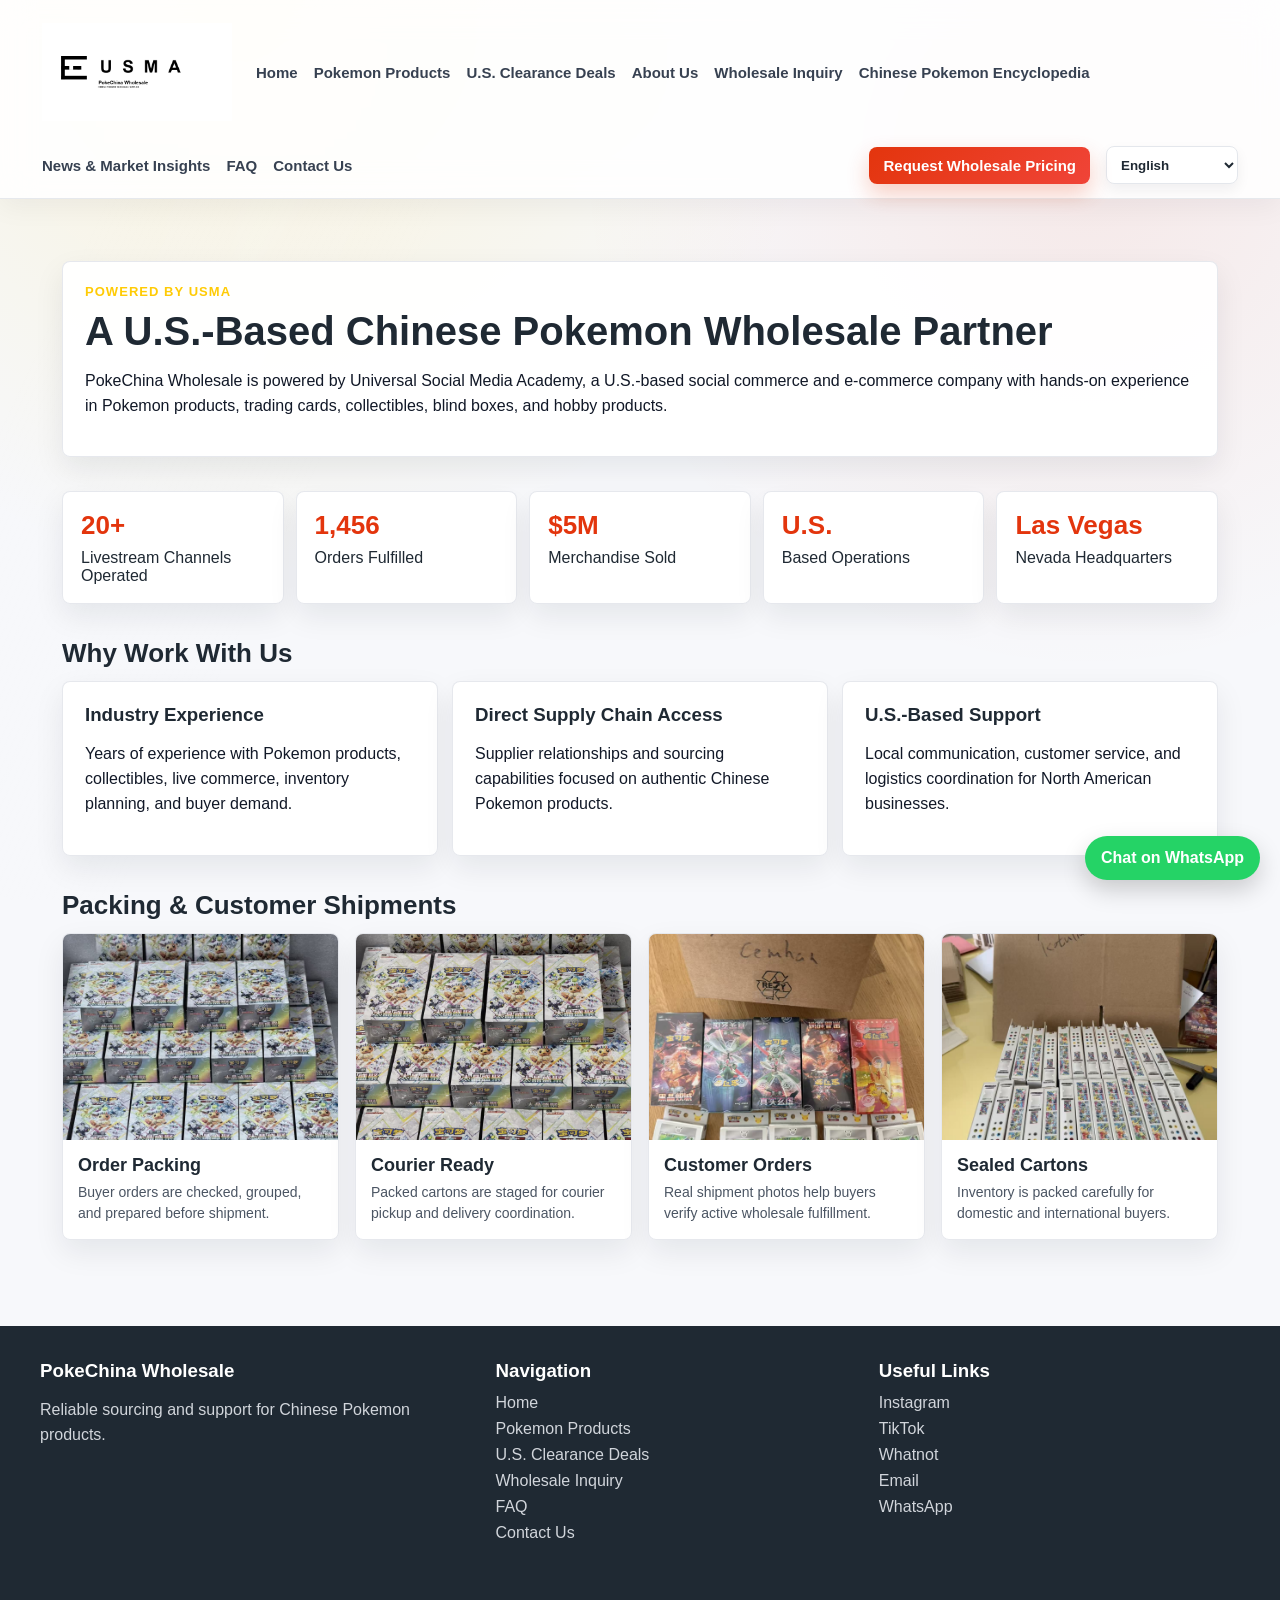
==== commit 1350a430: "Update company statistics" ====
--- a/about.html
+++ b/about.html
@@ -24,7 +24,7 @@
 <header><nav class="nav"><a class="brand" href="index.html" aria-label="PokeChina Wholesale Home"><img src="assets/horizontal-white-bg-1200.png" alt="USMA PokeChina Wholesale"></a><a href="index.html" data-i18n="home">Home</a><a href="products.html" data-i18n="pokemonProducts">Pokemon Products</a><a href="deals.html" data-i18n="clearanceDeals">U.S. Clearance Deals</a><a href="about.html" data-i18n="aboutUs">About Us</a><a href="inquiry.html" data-i18n="wholesaleInquiry">Wholesale Inquiry</a><a href="encyclopedia.html" data-i18n="encyclopedia">Chinese Pokemon Encyclopedia</a><a href="insights.html" data-i18n="insights">News & Market Insights</a><a href="faq.html" data-i18n="faq">FAQ</a><a href="contact.html" data-i18n="contactUs">Contact Us</a><a class="cta" href="inquiry.html" data-i18n="requestPricing">Request Wholesale Pricing</a><select class="language-select" aria-label="Language"><option value="en">English</option><option value="zh">&#20013;&#25991;</option><option value="es">Espa&ntilde;ol</option><option value="fr">Fran&ccedil;ais</option><option value="ja">&#26085;&#26412;&#35486;</option></select></nav></header>
 <main class="page-shell">
   <section class="section"><div class="card"><div class="eyebrow" data-i18n="aboutEyebrow">Powered by USMA</div><h1 style="color:#1f2933;font-size:40px" data-i18n="aboutTitle">A U.S.-Based Chinese Pokemon Wholesale Partner</h1><p data-i18n="aboutBody">PokeChina Wholesale is powered by Universal Social Media Academy, a U.S.-based social commerce and e-commerce company with hands-on experience in Pokemon products, trading cards, collectibles, blind boxes, and hobby products.</p></div></section>
-  <section class="section"><div class="stats"><div class="stat"><b>8+</b>Livestream Channels Operated</div><div class="stat"><b>1,000s</b>Orders Fulfilled</div><div class="stat"><b>$3M</b>Merchandise Sold</div><div class="stat"><b>U.S.</b>Based Operations</div><div class="stat"><b>Las Vegas</b>Nevada Headquarters</div></div></section>
+  <section class="section"><div class="stats"><div class="stat"><b>20+</b>Livestream Channels Operated</div><div class="stat"><b>1,456</b>Orders Fulfilled</div><div class="stat"><b>$5M</b>Merchandise Sold</div><div class="stat"><b>U.S.</b>Based Operations</div><div class="stat"><b>Las Vegas</b>Nevada Headquarters</div></div></section>
   <section class="section"><h2 data-i18n="whyWork">Why Work With Us</h2><div class="grid-3"><div class="card"><h3 data-i18n="industryExperience">Industry Experience</h3><p data-i18n="industryExperienceBody">Years of experience with Pokemon products, collectibles, live commerce, inventory planning, and buyer demand.</p></div><div class="card"><h3 data-i18n="directSupply">Direct Supply Chain Access</h3><p data-i18n="directSupplyBody">Supplier relationships and sourcing capabilities focused on authentic Chinese Pokemon products.</p></div><div class="card"><h3 data-i18n="usBasedSupportTitle">U.S.-Based Support</h3><p data-i18n="usBasedSupportBody">Local communication, customer service, and logistics coordination for North American businesses.</p></div></div></section>
   <section class="section"><h2 data-i18n="operationsGallery">Packing & Customer Shipments</h2><div class="fulfillment-gallery"><article class="fulfillment-card"><img src="assets/shipments/shipment-web-01.jpg" alt="Wholesale Pokemon order packing photo"><div><h3 data-i18n="officePhotos">Order Packing</h3><p>Buyer orders are checked, grouped, and prepared before shipment.</p></div></article><article class="fulfillment-card"><img src="assets/shipments/shipment-web-02.jpg" alt="Customer shipment prepared for courier pickup"><div><h3 data-i18n="warehousePhotos">Courier Ready</h3><p>Packed cartons are staged for courier pickup and delivery coordination.</p></div></article><article class="fulfillment-card"><img src="assets/shipments/shipment-web-03.jpg" alt="Customer wholesale order ready to ship"><div><h3 data-i18n="shippingArea">Customer Orders</h3><p>Real shipment photos help buyers verify active wholesale fulfillment.</p></div></article><article class="fulfillment-card"><img src="assets/shipments/shipment-web-04.jpg" alt="Sealed wholesale cartons ready for dispatch"><div><h3 data-i18n="inventoryPhotos">Sealed Cartons</h3><p>Inventory is packed carefully for domestic and international buyers.</p></div></article></div></section>
 </main>
--- a/site.css
+++ b/site.css
@@ -86,6 +86,9 @@
 .catalog-toolbar button { border: 1px solid #d0d5dd; background: #fff; color: #344054; border-radius: 999px; padding: 8px 11px; font-weight: 800; cursor: pointer; font-size: 13px; transition: transform .15s ease, background .15s ease; }
 .catalog-toolbar button.active { background: var(--red); border-color: var(--red); color: #fff; }
 .catalog-grid { display: grid; grid-template-columns: repeat(3, 1fr); gap: 16px; }
+.catalog-load-more-row { display: flex; justify-content: center; margin-top: 22px; }
+.catalog-load-more { min-width: 210px; box-shadow: 0 10px 24px rgba(16,24,40,.08); }
+.catalog-load-more[hidden] { display: none; }
 .step { padding: 18px; min-height: 120px; }
 .step b { display: inline-flex; align-items: center; justify-content: center; width: 30px; height: 30px; background: var(--red); color: #fff; border-radius: 50%; margin-bottom: 10px; }
 .article { padding: 18px; min-height: 132px; }
@@ -103,20 +106,20 @@
 .new-arrivals-copy h2 { color: #fff; font-size: 30px; }
 .new-arrivals-copy p { color: #e5e7eb; }
 .new-arrivals-copy .button { margin-top: 8px; }
-.new-arrivals-gallery { padding: 14px; overflow: hidden; }
-.new-arrivals-frame { position: relative; aspect-ratio: 16 / 9; border-radius: var(--radius); overflow: hidden; background: linear-gradient(135deg, #eef2f6, #fff); border: 1px solid var(--line); }
-.new-arrivals-image { width: 100%; height: 100%; object-fit: cover; display: block; opacity: 0; transform: scale(1.012); transition: opacity .42s ease, transform .42s ease; cursor: zoom-in; }
+.new-arrivals-gallery { padding: 14px; overflow: hidden; max-width: 980px; justify-self: stretch; }
+.new-arrivals-frame { position: relative; height: clamp(300px, 34vw, 430px); border-radius: var(--radius); overflow: hidden; background: linear-gradient(135deg, #f8fafc, #ffffff); border: 1px solid var(--line); }
+.new-arrivals-image { width: 100%; height: 100%; object-fit: contain; display: block; opacity: 0; transform: scale(1.006); transition: opacity .42s ease, transform .42s ease; cursor: zoom-in; }
 .new-arrivals-image.is-visible { opacity: 1; transform: scale(1); }
 .new-arrivals-expand { position: absolute; left: 12px; top: 12px; border: 0; border-radius: 999px; padding: 7px 12px; background: rgba(255,255,255,.92); color: var(--dark); font-size: 12px; font-weight: 900; box-shadow: 0 8px 22px rgba(31,41,51,.16); cursor: pointer; }
 .new-arrivals-counter { position: absolute; right: 12px; top: 12px; background: rgba(31,41,51,.86); color: #fff; border-radius: 999px; padding: 6px 10px; font-size: 12px; font-weight: 900; }
-.new-arrivals-meta { display: flex; justify-content: space-between; gap: 14px; align-items: end; padding: 14px 4px 2px; }
+.new-arrivals-meta { display: flex; justify-content: space-between; gap: 14px; align-items: end; padding: 12px 4px 2px; }
 .new-arrivals-meta h3 { margin-bottom: 4px; }
 .new-arrivals-meta p { margin: 0; color: #4b5563; font-size: 14px; }
 .new-arrivals-dots { display: flex; gap: 6px; padding-bottom: 4px; }
 .new-arrivals-dots span { width: 8px; height: 8px; border-radius: 999px; background: #d0d5dd; transition: width .22s ease, background .22s ease; }
 .new-arrivals-dots span.active { width: 22px; background: var(--red); }
-.new-arrivals-thumbnails { display: grid; grid-template-columns: repeat(7, 1fr); gap: 8px; padding: 12px 4px 2px; }
-.new-arrivals-thumbnails button { aspect-ratio: 1 / 1; border: 2px solid transparent; border-radius: 6px; padding: 0; overflow: hidden; background: #eef2f6; cursor: pointer; opacity: .72; transition: opacity .2s ease, border-color .2s ease, transform .2s ease; }
+.new-arrivals-thumbnails { display: grid; grid-template-columns: repeat(7, minmax(54px, 1fr)); gap: 8px; padding: 10px 4px 2px; }
+.new-arrivals-thumbnails button { aspect-ratio: 4 / 3; max-height: 76px; border: 2px solid transparent; border-radius: 6px; padding: 0; overflow: hidden; background: #eef2f6; cursor: pointer; opacity: .72; transition: opacity .2s ease, border-color .2s ease, transform .2s ease; }
 .new-arrivals-thumbnails button:hover, .new-arrivals-thumbnails button.active { opacity: 1; border-color: var(--red); transform: translateY(-1px); }
 .new-arrivals-thumbnails img { width: 100%; height: 100%; object-fit: cover; display: block; }
 .modal-open { overflow: hidden; }
@@ -181,6 +184,7 @@
   .footer-inner { grid-template-columns: 1fr; }
   .catalog-search-row { align-items: stretch; flex-direction: column; }
   .catalog-count { white-space: normal; }
+  .new-arrivals-frame { height: clamp(240px, 72vw, 360px); }
   .new-arrivals-thumbnails { grid-template-columns: repeat(4, 1fr); }
   .new-arrivals-meta, .new-arrivals-lightbox figcaption { align-items: flex-start; flex-direction: column; }
   .new-arrivals-lightbox { padding: 18px; }
